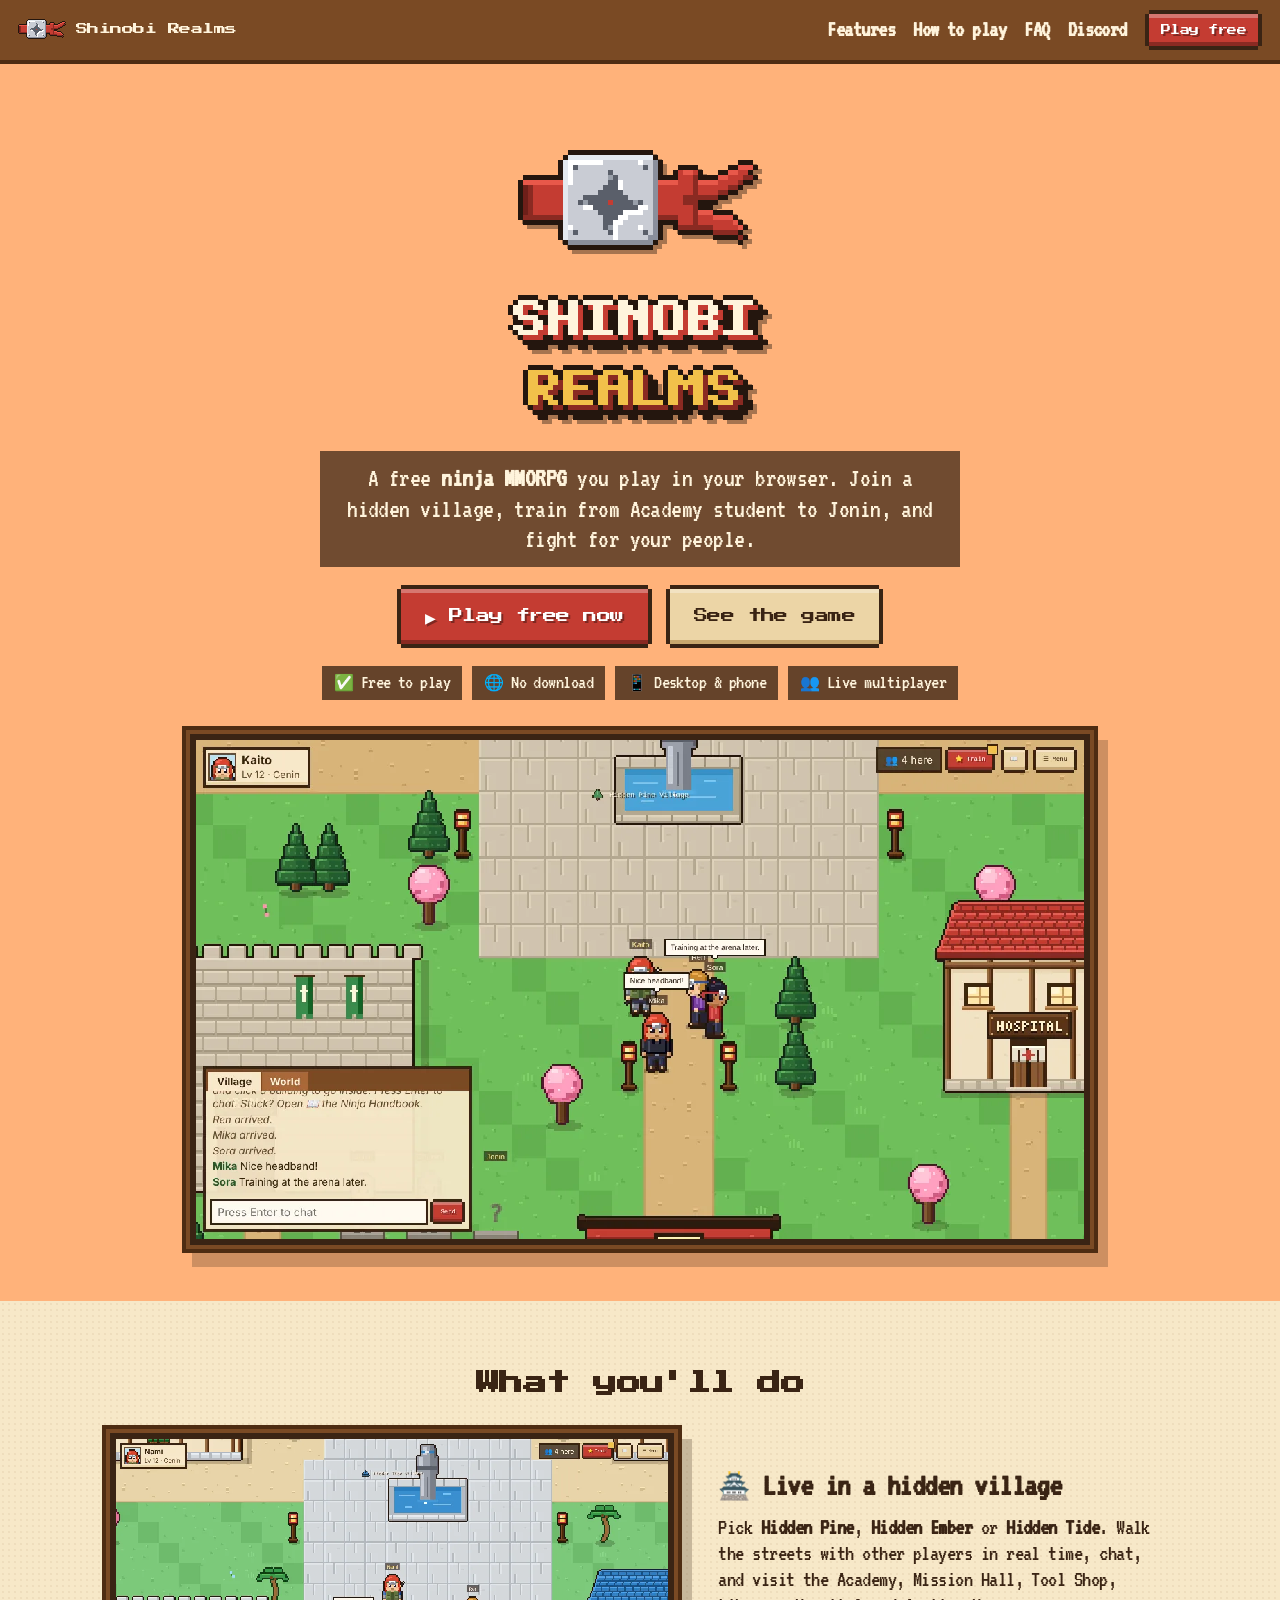
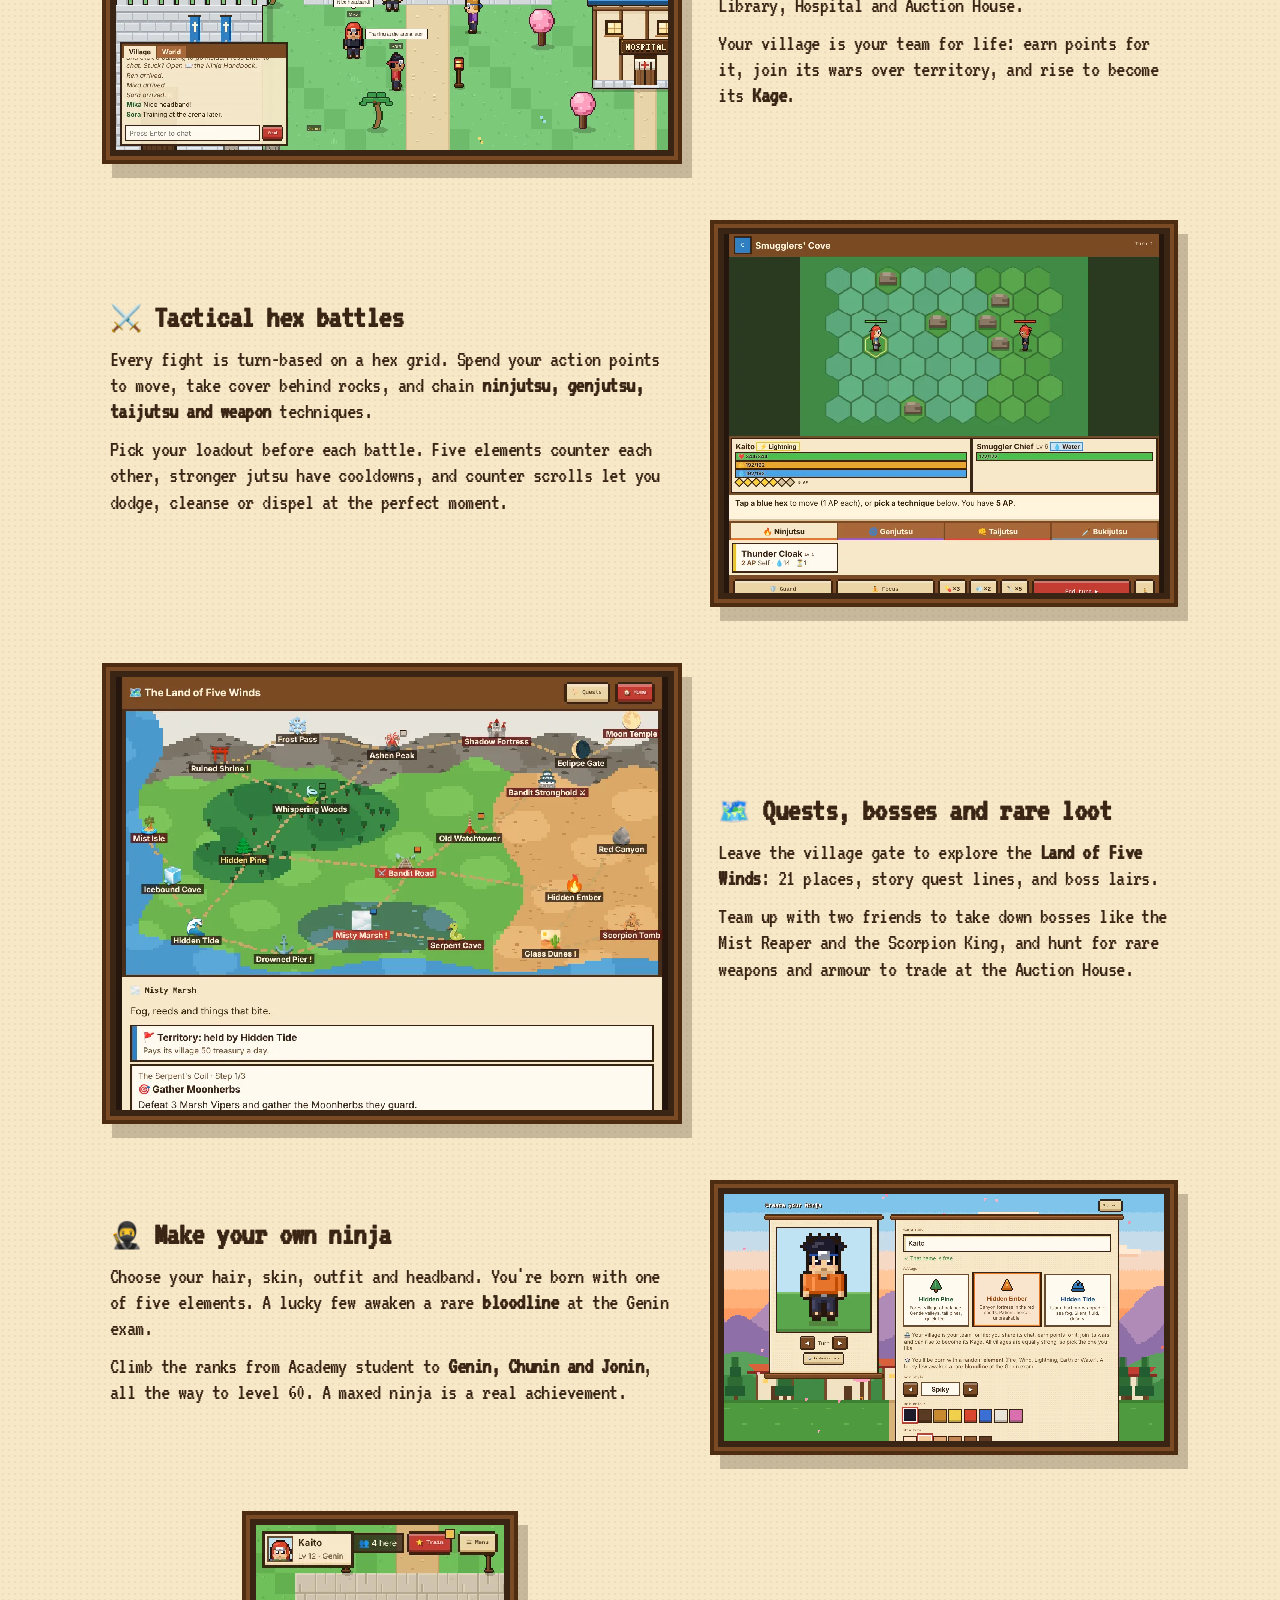
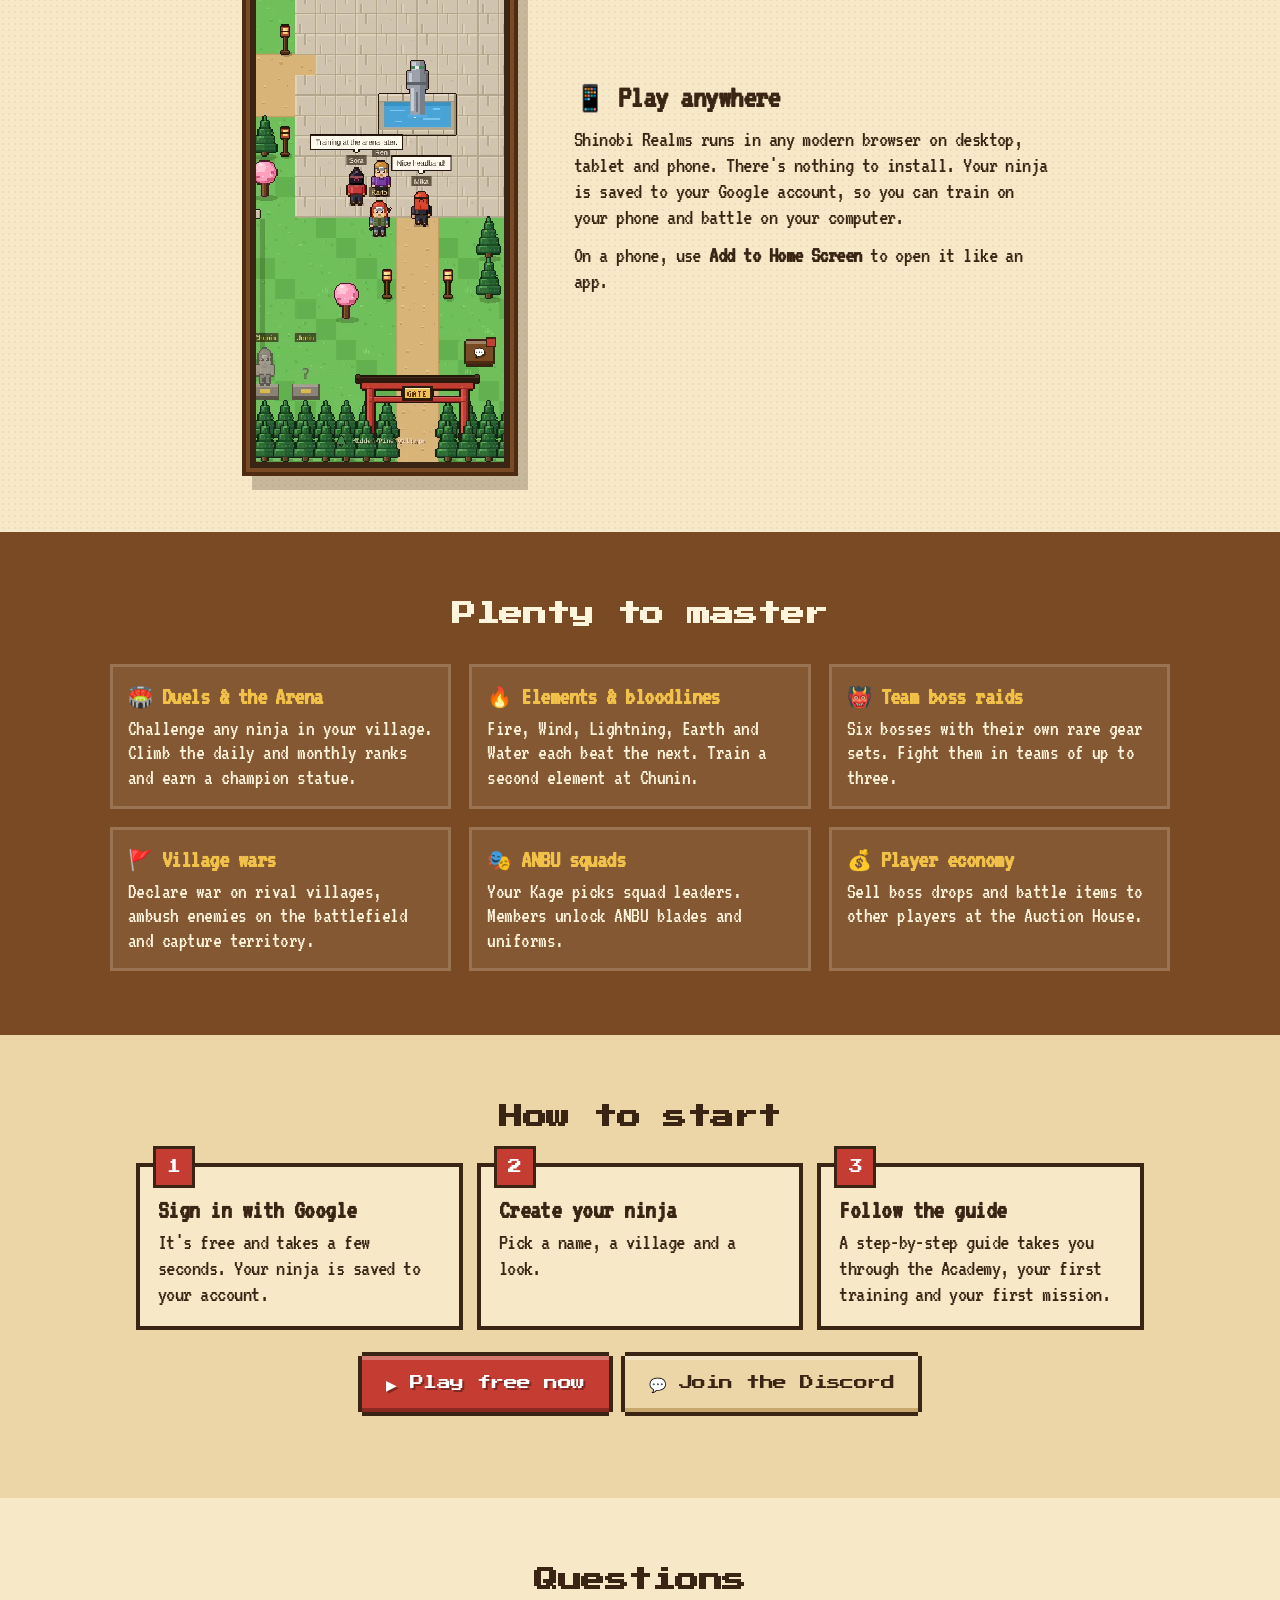
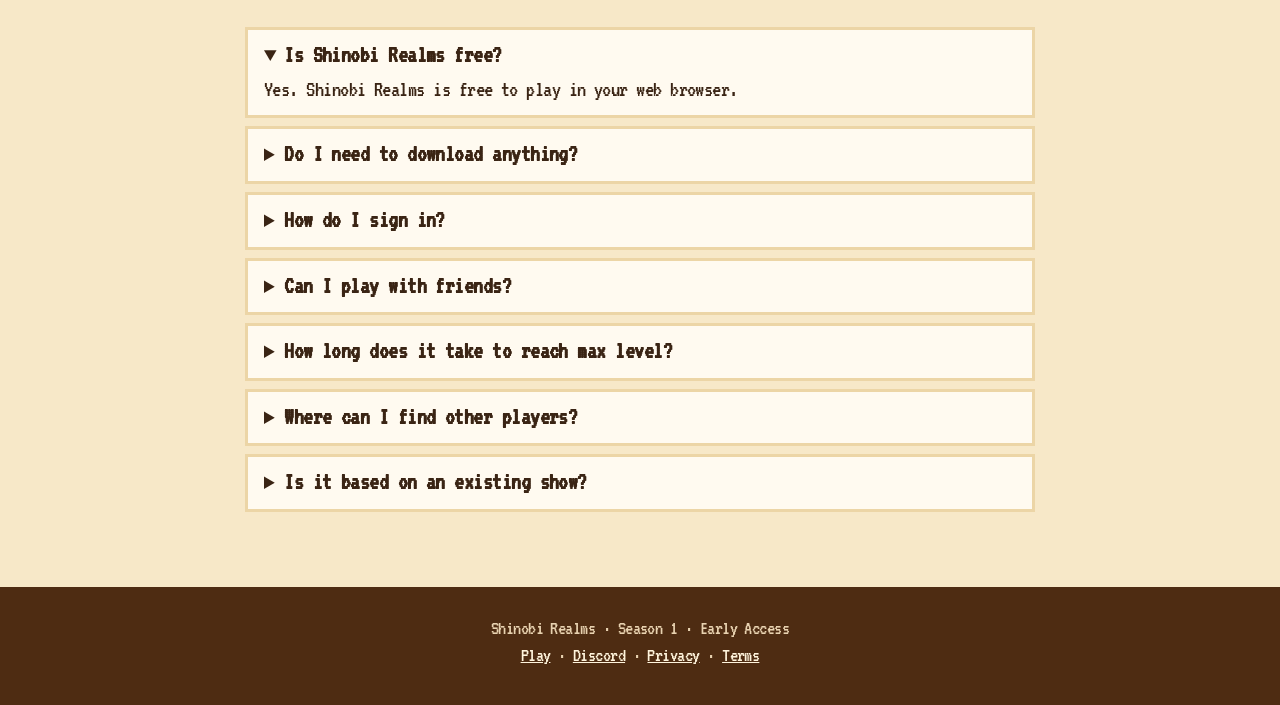
==== index.html @ 9dfa3aea "Legibility: clear pixel text font (VT323, self-hosted), 10px minimum for pixel headings, bigger name" ====
<!doctype html>
<html lang="en-GB">
<head>
<meta charset="utf-8">
<meta name="viewport" content="width=device-width, initial-scale=1, viewport-fit=cover">
<meta http-equiv="Content-Security-Policy" content="default-src 'self'; script-src 'self'; style-src 'self' 'unsafe-inline'; font-src 'self'; img-src 'self' data: blob:; connect-src 'self'; object-src 'none'; base-uri 'self'; form-action 'self'">
<script src="js/oauth-forward.js"></script>
<title>Shinobi Realms · Free Pixel-Art Ninja MMORPG in Your Browser</title>
<meta name="description" content="Shinobi Realms is a free ninja MMORPG you play in your browser, on desktop or phone. Join a hidden village, train from Academy student to Jonin, and fight in tactical turn-based battles, duels, boss raids and village wars.">
<meta name="keywords" content="ninja game, ninja MMORPG, browser MMORPG, free online RPG, pixel art RPG, turn-based tactics, shinobi game, anime ninja game">
<link rel="canonical" href="https://duskzz-design.github.io/shinobi-realms/">
<meta name="robots" content="index, follow, max-image-preview:large">
<meta name="theme-color" content="#ff9a63">
<link rel="icon" href="assets/icon.svg" type="image/svg+xml">
<link rel="icon" href="assets/icon-192.png" type="image/png" sizes="192x192">
<link rel="apple-touch-icon" href="assets/icon-180.png">
<link rel="manifest" href="manifest.webmanifest">

<meta property="og:type" content="website">
<meta property="og:site_name" content="Shinobi Realms">
<meta property="og:title" content="Shinobi Realms · Free Ninja MMORPG in Your Browser">
<meta property="og:description" content="Join a hidden village, train your ninja from Academy student to Jonin, and fight tactical battles, duels, boss raids and village wars. Free, no download.">
<meta property="og:url" content="https://duskzz-design.github.io/shinobi-realms/">
<meta property="og:image" content="https://duskzz-design.github.io/shinobi-realms/assets/og-image.png">
<meta property="og:image:width" content="1200">
<meta property="og:image:height" content="630">
<meta property="og:image:alt" content="Shinobi Realms: pixel-art ninjas in a hidden village">
<meta property="og:locale" content="en_GB">
<meta name="twitter:card" content="summary_large_image">
<meta name="twitter:title" content="Shinobi Realms · Free Ninja MMORPG in Your Browser">
<meta name="twitter:description" content="Train your ninja, master tactical hex battles, and fight for your village. Free, no download.">
<meta name="twitter:image" content="https://duskzz-design.github.io/shinobi-realms/assets/og-image.png">

<link rel="preload" href="assets/fonts/VT323.woff" as="font" type="font/woff" crossorigin>
<link rel="preload" href="assets/fonts/PressStart2P-Regular.woff" as="font" type="font/woff" crossorigin>
<link rel="stylesheet" href="css/fonts.css">
<link rel="preload" as="image" href="assets/shots/village.webp" type="image/webp">
<link rel="stylesheet" href="css/landing.css">

<script type="application/ld+json">
{
  "@context": "https://schema.org",
  "@graph": [
    {
      "@type": "WebSite",
      "@id": "https://duskzz-design.github.io/shinobi-realms/#website",
      "url": "https://duskzz-design.github.io/shinobi-realms/",
      "name": "Shinobi Realms",
      "inLanguage": "en-GB"
    },
    {
      "@type": "VideoGame",
      "name": "Shinobi Realms",
      "url": "https://duskzz-design.github.io/shinobi-realms/",
      "description": "A free pixel-art ninja MMORPG played in the browser. Join one of three hidden villages, train from Academy student to Jonin, and fight tactical turn-based hex battles, live duels, team boss raids and village wars.",
      "image": "https://duskzz-design.github.io/shinobi-realms/assets/og-image.png",
      "screenshot": [
        "https://duskzz-design.github.io/shinobi-realms/assets/shots/village.webp",
        "https://duskzz-design.github.io/shinobi-realms/assets/shots/village-tide.webp",
        "https://duskzz-design.github.io/shinobi-realms/assets/shots/battle.webp",
        "https://duskzz-design.github.io/shinobi-realms/assets/shots/world-map.webp",
        "https://duskzz-design.github.io/shinobi-realms/assets/shots/creator.webp"
      ],
      "genre": ["MMORPG", "Role-playing game", "Turn-based tactics"],
      "gamePlatform": ["Web browser", "Mobile web browser"],
      "applicationCategory": "Game",
      "operatingSystem": "Any (web browser)",
      "playMode": ["MultiPlayer", "SinglePlayer"],
      "inLanguage": "en-GB",
      "offers": { "@type": "Offer", "price": "0", "priceCurrency": "GBP", "availability": "https://schema.org/InStock" }
    },
    {
      "@type": "FAQPage",
      "mainEntity": [
        { "@type": "Question", "name": "Is Shinobi Realms free?", "acceptedAnswer": { "@type": "Answer", "text": "Yes. Shinobi Realms is free to play in your web browser." } },
        { "@type": "Question", "name": "Do I need to download anything?", "acceptedAnswer": { "@type": "Answer", "text": "No. The game runs in your browser on desktop and on phones. On a phone you can add it to your home screen so it opens like an app." } },
        { "@type": "Question", "name": "How do I sign in?", "acceptedAnswer": { "@type": "Answer", "text": "Sign in with your Google account. Your ninja is saved to it, so you can carry on from any device." } },
        { "@type": "Question", "name": "Can I play with friends?", "acceptedAnswer": { "@type": "Answer", "text": "Yes. Players in the same village see each other live and share a chat. You can duel other players, team up in groups of three against bosses, and fight together in village wars." } },
        { "@type": "Question", "name": "How long does it take to reach max level?", "acceptedAnswer": { "@type": "Answer", "text": "Reaching level 60 as a Jonin takes a dedicated player around three months. Training every 15 minutes and a short daily session of missions is the fastest path." } }
      ]
    }
  ]
}
</script>
</head>
<body>
<header class="top">
  <a class="brand" href="./"><img src="assets/brand/emblem.svg" alt="" width="48" height="30"> Shinobi Realms</a>
  <nav><a href="#features">Features</a><a href="#how">How to play</a><a href="#faq">FAQ</a><a href="https://discord.gg/t2K3uCGrJv" target="_blank" rel="noopener">Discord</a><a class="btn primary small cta" href="play/">Play free</a></nav>
</header>

<main>
  <section class="hero">
    <canvas id="scene" aria-hidden="true"></canvas>
    <div class="hero-in">
      <h1 class="logo"><img src="assets/brand/logo-stacked.svg" alt="Shinobi Realms" width="212" height="236"></h1>
      <p class="lead">A free <b>ninja MMORPG</b> you play in your browser. Join a hidden village, train from Academy student to Jonin, and fight for your people.</p>
      <div class="hero-btns">
        <a class="btn primary big cta" href="play/">▶ Play free now</a>
        <a class="btn ghost big" href="#features">See the game</a>
      </div>
      <ul class="badges"><li>✅ Free to play</li><li>🌐 No download</li><li>📱 Desktop &amp; phone</li><li>👥 Live multiplayer</li></ul>
      <figure class="hero-shot frame"><img src="assets/shots/village.webp" width="1280" height="720" alt="A ninja village in Shinobi Realms, with players walking, chatting and visiting the Academy" fetchpriority="high"></figure>
    </div>
  </section>

  <section id="features" class="features">
    <h2>What you'll do</h2>
    <article class="feat">
      <figure class="frame"><img src="assets/shots/village-tide.webp" width="1280" height="720" loading="lazy" alt="Ninjas chatting in the square of Hidden Tide village"></figure>
      <div><h3>🏯 Live in a hidden village</h3>
        <p>Pick <b>Hidden Pine</b>, <b>Hidden Ember</b> or <b>Hidden Tide</b>. Walk the streets with other players in real time, chat, and visit the Academy, Mission Hall, Tool Shop, Library, Hospital and Auction House.</p>
        <p>Your village is your team for life: earn points for it, join its wars over territory, and rise to become its <b>Kage</b>.</p></div>
    </article>
    <article class="feat flip">
      <figure class="frame"><img src="assets/shots/battle.webp" width="880" height="720" loading="lazy" alt="A turn-based hex battle against a smuggler chief"></figure>
      <div><h3>⚔️ Tactical hex battles</h3>
        <p>Every fight is turn-based on a hex grid. Spend your action points to move, take cover behind rocks, and chain <b>ninjutsu, genjutsu, taijutsu and weapon</b> techniques.</p>
        <p>Pick your loadout before each battle. Five elements counter each other, stronger jutsu have cooldowns, and counter scrolls let you dodge, cleanse or dispel at the perfect moment.</p></div>
    </article>
    <article class="feat">
      <figure class="frame"><img src="assets/shots/world-map.webp" width="920" height="720" loading="lazy" alt="The world map, the Land of Five Winds, with quest locations and boss lairs"></figure>
      <div><h3>🗺️ Quests, bosses and rare loot</h3>
        <p>Leave the village gate to explore the <b>Land of Five Winds</b>: 21 places, story quest lines, and boss lairs.</p>
        <p>Team up with two friends to take down bosses like the Mist Reaper and the Scorpion King, and hunt for rare weapons and armour to trade at the Auction House.</p></div>
    </article>
    <article class="feat flip">
      <figure class="frame"><img src="assets/shots/creator.webp" width="1280" height="720" loading="lazy" alt="The character creator with hair, skin, outfit and headband options"></figure>
      <div><h3>🥷 Make your own ninja</h3>
        <p>Choose your hair, skin, outfit and headband. You're born with one of five elements. A lucky few awaken a rare <b>bloodline</b> at the Genin exam.</p>
        <p>Climb the ranks from Academy student to <b>Genin, Chunin and Jonin</b>, all the way to level 60. A maxed ninja is a real achievement.</p></div>
    </article>
    <article class="feat phone-feat">
      <figure class="frame phone"><img src="assets/shots/phone.webp" width="390" height="844" loading="lazy" alt="Shinobi Realms running on a phone"></figure>
      <div><h3>📱 Play anywhere</h3>
        <p>Shinobi Realms runs in any modern browser on desktop, tablet and phone. There's nothing to install. Your ninja is saved to your Google account, so you can train on your phone and battle on your computer.</p>
        <p>On a phone, use <b>Add to Home Screen</b> to open it like an app.</p></div>
    </article>
  </section>

  <section class="more">
    <h2>Plenty to master</h2>
    <ul class="grid">
      <li><b>🏟️ Duels &amp; the Arena</b>Challenge any ninja in your village. Climb the daily and monthly ranks and earn a champion statue.</li>
      <li><b>🔥 Elements &amp; bloodlines</b>Fire, Wind, Lightning, Earth and Water each beat the next. Train a second element at Chunin.</li>
      <li><b>👹 Team boss raids</b>Six bosses with their own rare gear sets. Fight them in teams of up to three.</li>
      <li><b>🚩 Village wars</b>Declare war on rival villages, ambush enemies on the battlefield and capture territory.</li>
      <li><b>🎭 ANBU squads</b>Your Kage picks squad leaders. Members unlock ANBU blades and uniforms.</li>
      <li><b>💰 Player economy</b>Sell boss drops and battle items to other players at the Auction House.</li>
    </ul>
  </section>

  <section id="how" class="how">
    <h2>How to start</h2>
    <ol class="steps">
      <li><span>1</span><b>Sign in with Google</b>It's free and takes a few seconds. Your ninja is saved to your account.</li>
      <li><span>2</span><b>Create your ninja</b>Pick a name, a village and a look.</li>
      <li><span>3</span><b>Follow the guide</b>A step-by-step guide takes you through the Academy, your first training and your first mission.</li>
    </ol>
    <p class="center"><a class="btn primary big cta" href="play/">▶ Play free now</a> <a class="btn ghost big" href="https://discord.gg/t2K3uCGrJv" target="_blank" rel="noopener">💬 Join the Discord</a></p>
  </section>

  <section id="faq" class="faq">
    <h2>Questions</h2>
    <details open><summary>Is Shinobi Realms free?</summary><p>Yes. Shinobi Realms is free to play in your web browser.</p></details>
    <details><summary>Do I need to download anything?</summary><p>No. The game runs in your browser on desktop and on phones. On a phone you can add it to your home screen so it opens like an app.</p></details>
    <details><summary>How do I sign in?</summary><p>Sign in with your Google account. Your ninja is saved to it, so you can carry on from any device.</p></details>
    <details><summary>Can I play with friends?</summary><p>Yes. Players in the same village see each other live and share a chat. You can duel other players, team up in groups of three against bosses, and fight together in village wars.</p></details>
    <details><summary>How long does it take to reach max level?</summary><p>Reaching level 60 as a Jonin takes a dedicated player around three months. Training every 15 minutes and a short daily session of missions is the fastest path.</p></details>
    <details><summary>Where can I find other players?</summary><p>Join our <a href="https://discord.gg/t2K3uCGrJv" target="_blank" rel="noopener">Discord server</a>: pick your village, find a team for boss raids, report bugs and tell us what to build next. Raid night is every Friday at 8pm UK time.</p></details>
    <details><summary>Is it based on an existing show?</summary><p>Shinobi Realms is inspired by classic ninja anime, but its world, villages and characters are all original.</p></details>
  </section>
</main>

<footer class="foot">
  <p>Shinobi Realms · Season 1 · Early Access</p>
  <p><a href="play/">Play</a> · <a href="https://discord.gg/t2K3uCGrJv" target="_blank" rel="noopener">Discord</a> · <a href="privacy.html">Privacy</a> · <a href="terms.html">Terms</a></p>
</footer>

<script type="module" src="js/landing.js"></script>
</body>
</html>
---- css/fonts.css ----
/* Self-hosted game fonts (no third-party requests).
   Headings and buttons: Press Start 2P. Everything players read: VT323, a pixel font with unambiguous letters
   and numbers, scaled up because it is drawn small for its size. */
@font-face { font-family: 'Press Start 2P'; src: url(../assets/fonts/PressStart2P-Regular.woff) format('woff'); font-display: swap; }
@font-face { font-family: 'Shinobi Text'; src: url(../assets/fonts/VT323.woff) format('woff'); size-adjust: 128%; font-display: swap; }
---- css/landing.css ----
/* Public landing page. Shares the game's colours, pixel buttons and logo. */
:root {
  --ink: #3a2414; --ink2: #6a4a2e; --paper: #f7e8c8; --paper2: #ecd5a6; --wood: #7a4a24; --woodD: #4e2c12;
  --red: #c43c32; --redD: #8a2a22; --orange: #e8742c; --orangeD: #a8481a; --gold: #f2c14a;
  --title: 'Press Start 2P', 'Courier New', monospace;
  --body: 'Shinobi Text', 'Courier New', monospace;
}
* { box-sizing: border-box; }
html { scroll-behavior: smooth; }
body { margin: 0; letter-spacing: -0.03em; font-family: var(--body); color: var(--ink); background: var(--paper); font-size: 18px; line-height: 1.45; -webkit-tap-highlight-color: transparent; }
img { display: block; max-width: 100%; height: auto; image-rendering: pixelated; }
a { color: var(--redD); }
h2 { font-family: var(--title); font-size: clamp(16px, 3.4vw, 24px); text-align: center; margin: 0 0 32px; line-height: 1.5; }
h3 { font-size: 26px; margin: 0 0 10px; }
.center { text-align: center; }

/* buttons */
.btn { --b: var(--orange); --bd: var(--orangeD); display: inline-block; text-decoration: none; border: 0; cursor: pointer; font-family: var(--title); font-size: 12px; line-height: 1.4; color: #fff;
  text-shadow: 2px 2px 0 rgba(0,0,0,.35); background: var(--b); padding: 12px 16px; margin: 4px;
  box-shadow: 0 -4px 0 0 var(--ink), 0 4px 0 0 var(--ink), -4px 0 0 0 var(--ink), 4px 0 0 0 var(--ink), inset 0 -4px 0 0 var(--bd), inset 0 4px 0 0 rgba(255,255,255,.3); }
.btn:hover { filter: brightness(1.08); } .btn:active { transform: translateY(2px); }
.btn.primary { --b: var(--red); --bd: var(--redD); }
.btn.ghost { --b: var(--paper2); --bd: #c9a86e; color: var(--ink); text-shadow: none; }
.btn.big { font-size: 14px; padding: 18px 24px; }
.btn.small { font-size: 10px; padding: 9px 12px; }

/* top bar */
.top { position: sticky; top: 0; z-index: 10; display: flex; align-items: center; justify-content: space-between; gap: 12px; padding: 10px 18px; background: var(--wood); box-shadow: 0 4px 0 var(--woodD); }
.brand { display: flex; align-items: center; gap: 10px; color: #fff4dc; text-decoration: none; font-family: var(--title); font-size: 12px; }
.top nav { display: flex; align-items: center; gap: 18px; }
.top nav a:not(.btn) { color: #fff4dc; text-decoration: none; font-weight: 700; }
.top nav a:not(.btn):hover { text-decoration: underline; }

/* hero */
.hero { position: relative; overflow: hidden; background: #ffb27a; padding: 48px 18px 56px; text-align: center; }
#scene { position: absolute; inset: 0; width: 100%; height: 100%; image-rendering: pixelated; }
.hero-in { position: relative; max-width: 980px; margin: 0 auto; }
.logo-kanji { font-size: 44px; width: 76px; height: 76px; line-height: 76px; margin: 0 auto 14px; background: var(--red); color: #fff; font-weight: 700;
  box-shadow: 0 -4px 0 0 var(--ink), 0 4px 0 0 var(--ink), -4px 0 0 0 var(--ink), 4px 0 0 0 var(--ink), inset 0 -6px 0 0 var(--redD); }
.logo h1 { font-family: var(--title); font-size: clamp(30px, 8vw, 60px); margin: 0; color: #fff4dc; letter-spacing: 2px; text-transform: uppercase;
  text-shadow: 4px 4px 0 var(--red), 8px 8px 0 var(--ink), -2px -2px 0 var(--ink), 2px -2px 0 var(--ink), -2px 2px 0 var(--ink); line-height: 1.25; }
.logo h1 span { display: block; font-size: .62em; color: var(--gold); letter-spacing: 8px; margin-top: 10px; text-shadow: 3px 3px 0 var(--ink), -2px -2px 0 var(--ink), 2px -2px 0 var(--ink), -2px 2px 0 var(--ink); }
.lead { max-width: 640px; margin: 26px auto 18px; font-size: 21px; color: #fff4dc; background: rgba(58,36,20,.72); padding: 12px 18px; }
.hero-btns { display: flex; gap: 14px; justify-content: center; flex-wrap: wrap; margin: 10px 0 18px; }
.badges { list-style: none; padding: 0; margin: 0 0 34px; display: flex; flex-wrap: wrap; gap: 10px; justify-content: center; }
.badges li { background: rgba(58,36,20,.78); color: #fff4dc; padding: 5px 12px; font-size: 16px; }
.frame { margin: 0; background: var(--ink); padding: 6px; box-shadow: 0 0 0 4px var(--wood), 0 0 0 8px var(--woodD), 10px 14px 0 8px rgba(58,36,20,.25); }
.hero-shot { max-width: 900px; margin: 0 auto; }

/* features */
section { padding: 64px 18px; }
.features { background: var(--paper); background-image: radial-gradient(rgba(122,74,36,.07) 1px, transparent 1px); background-size: 6px 6px; }
.feat { max-width: 1060px; margin: 0 auto 72px; display: grid; grid-template-columns: 1.25fr 1fr; gap: 44px; align-items: center; }
.feat:last-child { margin-bottom: 0; }
.feat.flip figure { order: 2; }
.feat p { margin: 0 0 12px; }
.phone-feat { grid-template-columns: 300px 1fr; max-width: 820px; }
.frame.phone { max-width: 260px; justify-self: center; }

.more { background: var(--wood); color: #fff4dc; }
.more h2 { color: #fff4dc; }
.grid { list-style: none; padding: 0; margin: 0 auto; max-width: 1060px; display: grid; grid-template-columns: repeat(3, 1fr); gap: 18px; }
.grid li { background: rgba(255,244,220,.08); box-shadow: inset 0 0 0 3px rgba(255,244,220,.18); padding: 18px; font-size: 17px; }
.grid b { display: block; font-size: 20px; margin-bottom: 6px; color: var(--gold); }

.how { background: var(--paper2); }
.steps { list-style: none; padding: 0; margin: 0 auto 26px; max-width: 1000px; display: grid; grid-template-columns: repeat(3, 1fr); gap: 22px; }
.steps li { background: var(--paper); padding: 22px 18px 18px; box-shadow: 0 0 0 4px var(--ink); position: relative; }
.steps span { position: absolute; top: -18px; left: 16px; width: 36px; height: 36px; line-height: 36px; text-align: center; background: var(--red); color: #fff; font-family: var(--title); font-size: 14px; box-shadow: 0 0 0 3px var(--ink); }
.steps b { display: block; font-size: 21px; margin: 6px 0 4px; }

.faq { max-width: 820px; margin: 0 auto; }
.faq details { background: #fffaf0; box-shadow: 0 0 0 3px var(--paper2); margin-bottom: 14px; padding: 12px 16px; }
.faq summary { cursor: pointer; font-weight: 700; font-size: 19px; }
.faq details p { margin: 8px 0 0; }

.foot { background: var(--woodD); color: #e8d2b0; text-align: center; padding: 26px 18px 34px; font-size: 16px; }
.foot p { margin: 4px 0; } .foot a { color: #fff4dc; }

@media (max-width: 860px) {
  .feat, .feat.flip, .phone-feat { grid-template-columns: 1fr; gap: 22px; margin-bottom: 56px; }
  .feat.flip figure { order: 0; }
  .grid { grid-template-columns: 1fr 1fr; }
  .steps { grid-template-columns: 1fr; gap: 30px; }
}
@media (max-width: 560px) {
  body { font-size: 17px; }
  .top { padding: 8px 12px; } .brand { font-size: 0; } .brand img { width: 48px; height: 30px; }
  .top nav { gap: 12px; font-size: 15px; } .top nav a[href="#how"] { display: none; }
  .hero { padding: 34px 14px 44px; } .lead { font-size: 18px; }
  .btn.big { font-size: 12px; padding: 16px 18px; width: 100%; margin: 4px 0; }
  .grid { grid-template-columns: 1fr; }
  h3 { font-size: 23px; } section { padding: 50px 16px; }
}
@media (prefers-reduced-motion: reduce) { html { scroll-behavior: auto; } }

.pxe { display: inline-block; width: 1.15em; height: 1.15em; vertical-align: -0.22em; image-rendering: pixelated; image-rendering: crisp-edges; }
.btn .pxe { width: 1.3em; height: 1.3em; }

/* Pixel logo: always a whole-number multiple of its 53x59 art grid */
.logo img { display: block; margin: 0 auto; image-rendering: pixelated; width: 212px; height: 236px; filter: drop-shadow(4px 4px 0 rgba(0,0,0,.35)); }
.logo h1 img { margin: 0 auto; }
@media (min-width: 720px) { .logo img { width: 265px; height: 295px; } }
@media (max-height: 640px) { .logo img { width: 159px; height: 177px; } }
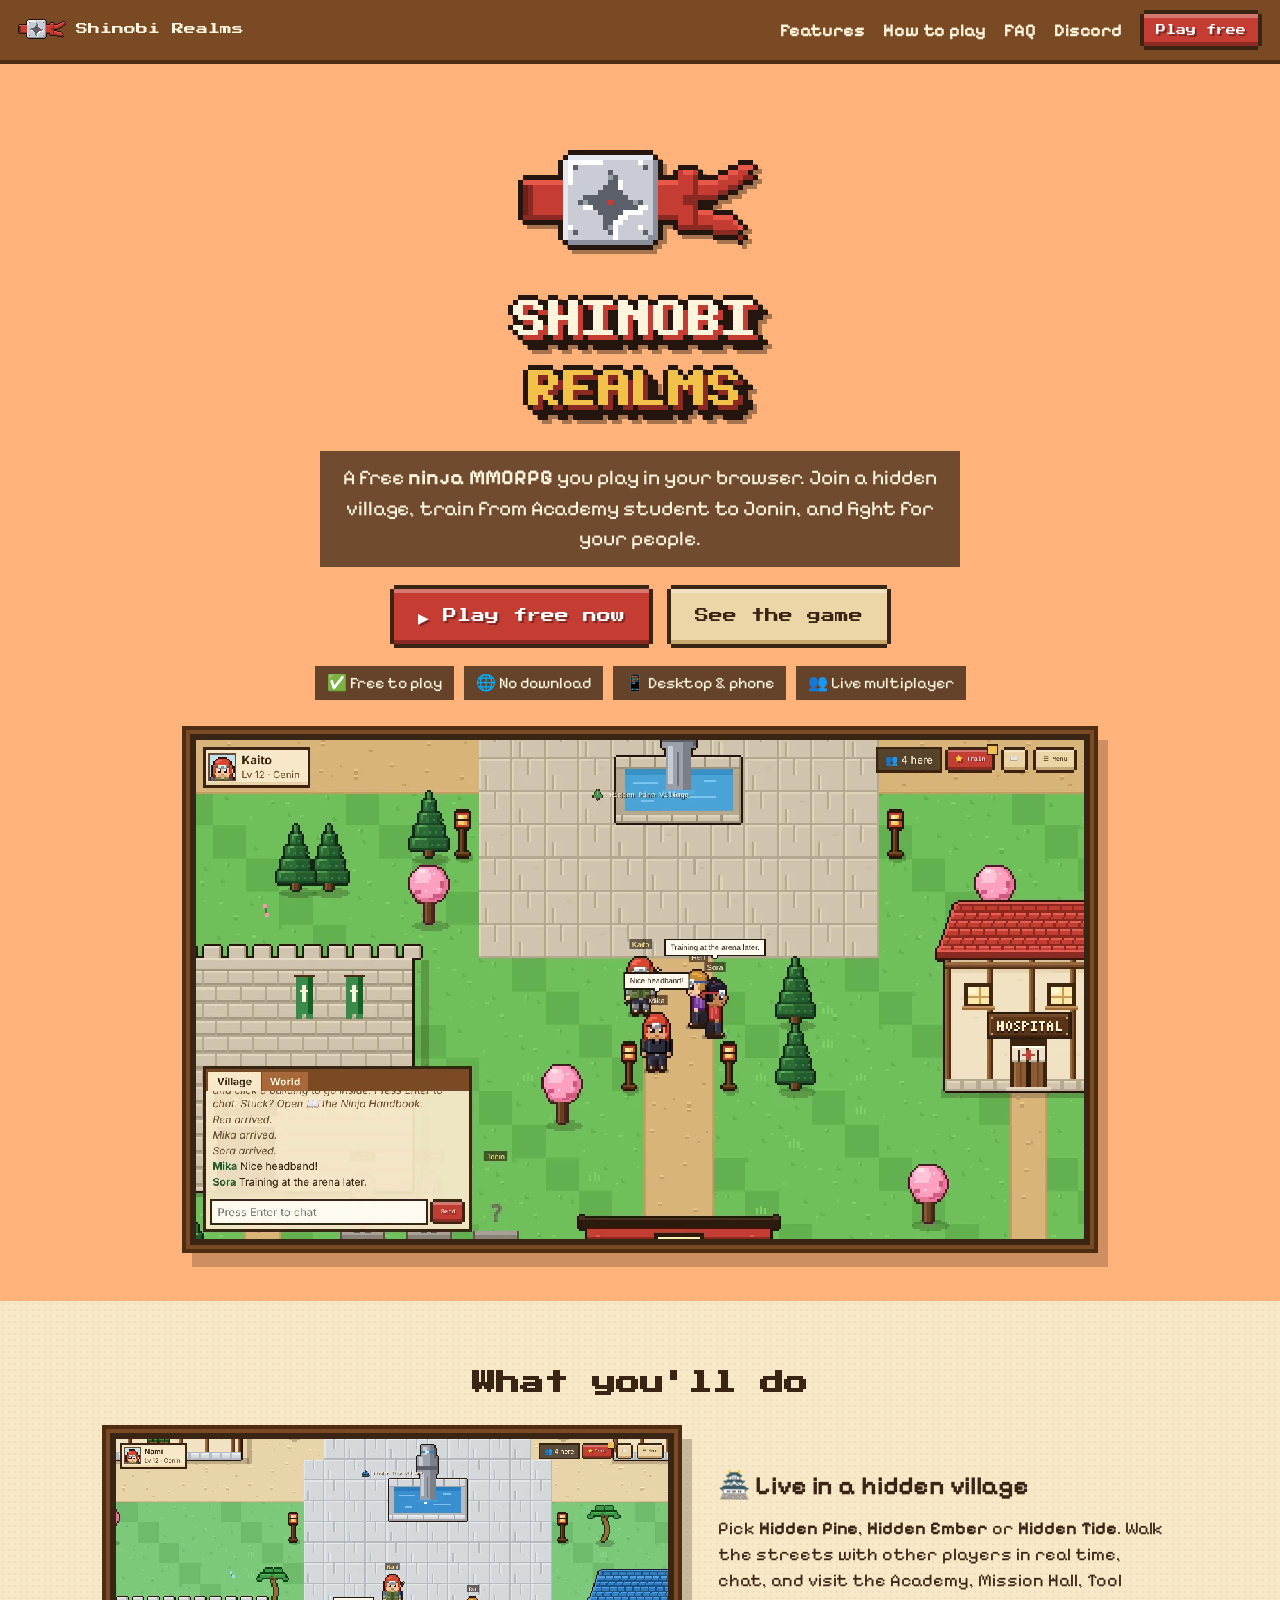
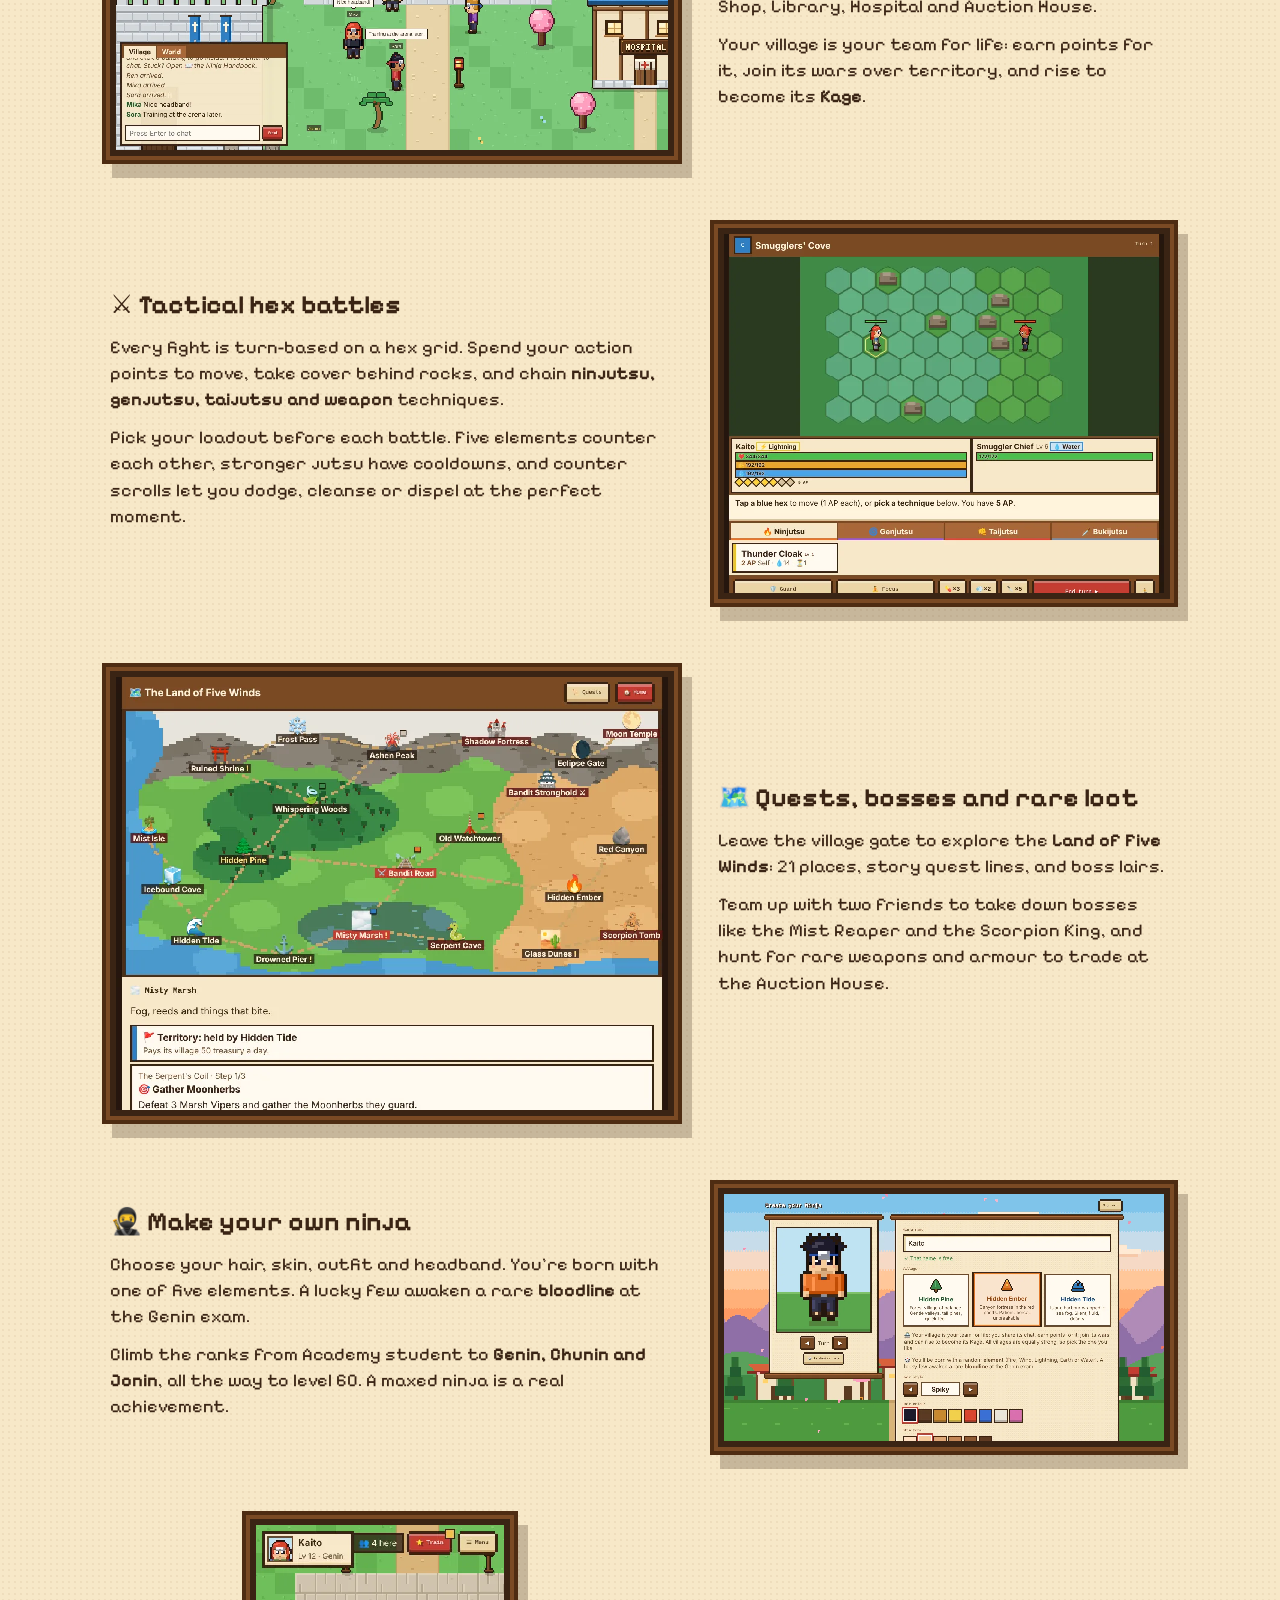
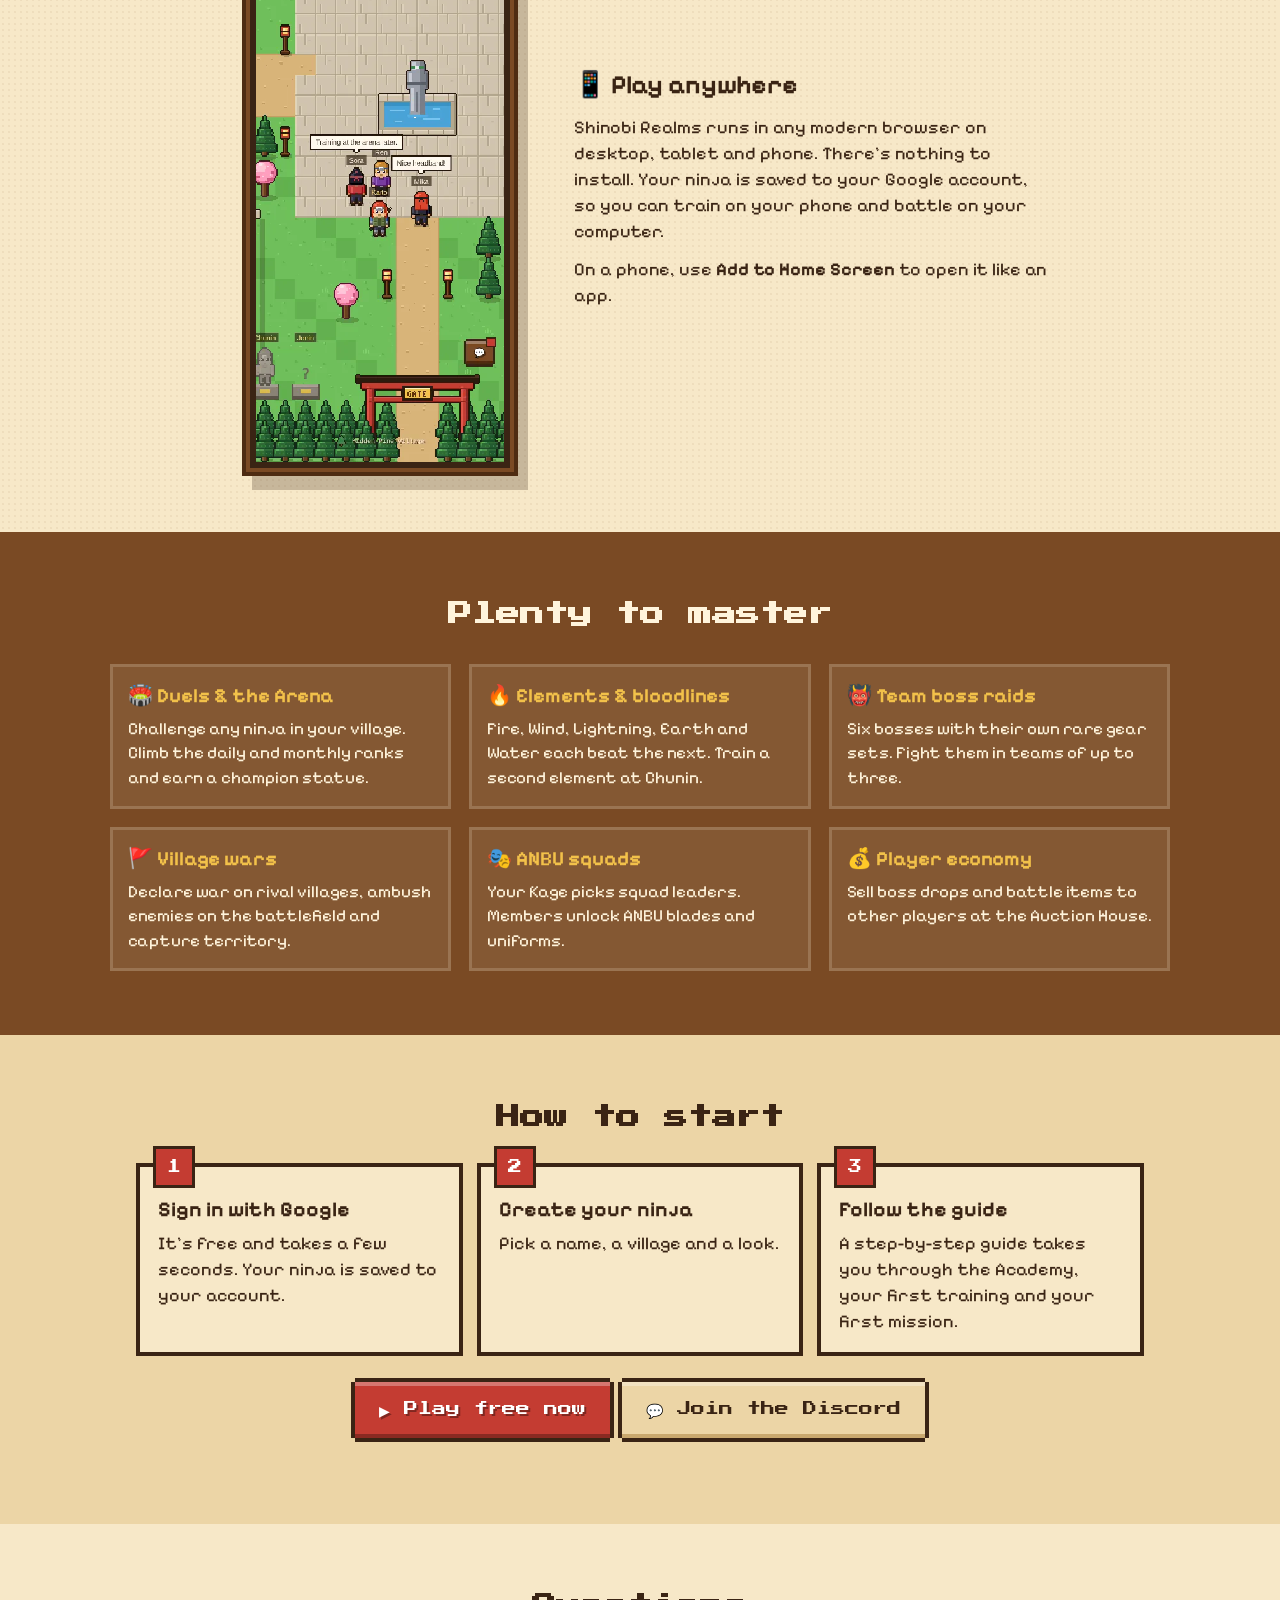
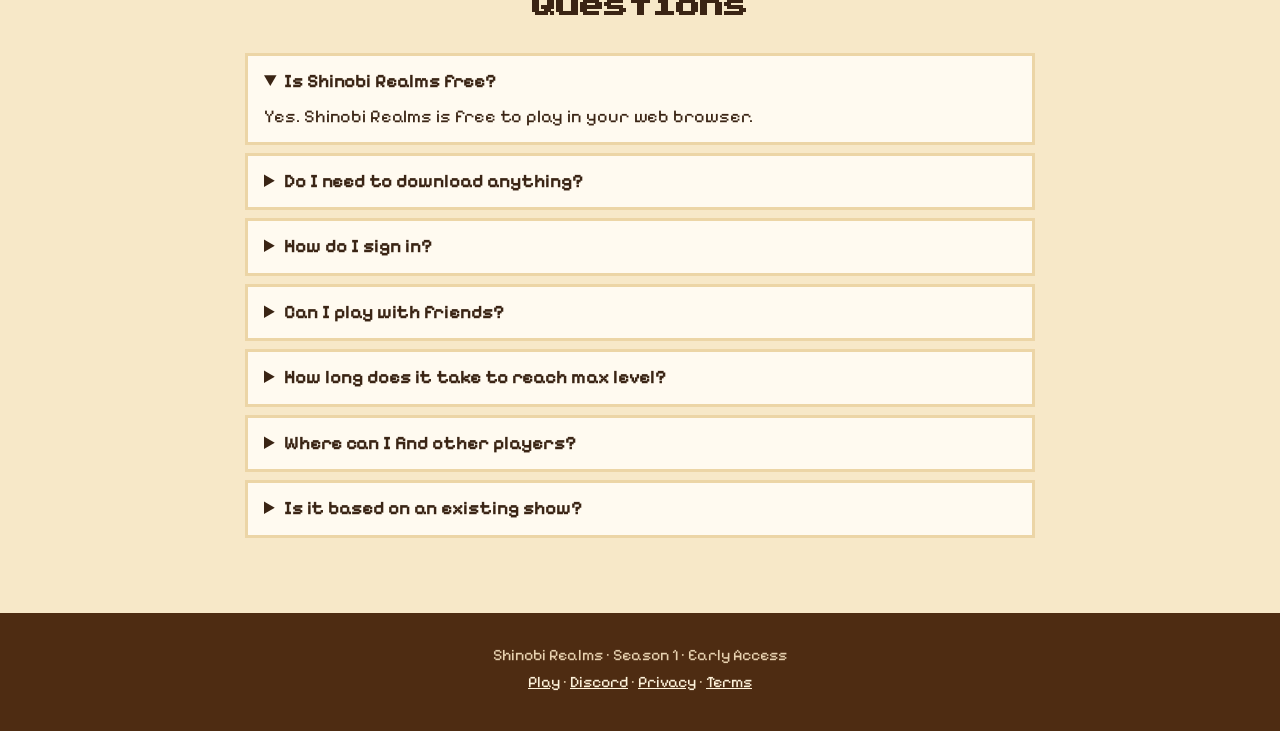
==== commit 90ed0605: "Back to Pixelify Sans, self-hosted with clearer 5/B/2/Z; text sizes snapped to the pixel grid on pho" ====
--- a/index.html
+++ b/index.html
@@ -31,7 +31,7 @@
 <meta name="twitter:description" content="Train your ninja, master tactical hex battles, and fight for your village. Free, no download.">
 <meta name="twitter:image" content="https://duskzz-design.github.io/shinobi-realms/assets/og-image.png">
 
-<link rel="preload" href="assets/fonts/VT323.woff" as="font" type="font/woff" crossorigin>
+<link rel="preload" href="assets/fonts/PixelifySans-Regular.woff" as="font" type="font/woff" crossorigin>
 <link rel="preload" href="assets/fonts/PressStart2P-Regular.woff" as="font" type="font/woff" crossorigin>
 <link rel="stylesheet" href="css/fonts.css">
 <link rel="preload" as="image" href="assets/shots/village.webp" type="image/webp">
--- a/css/fonts.css
+++ b/css/fonts.css
@@ -1,5 +1,6 @@
 /* Self-hosted game fonts (no third-party requests).
-   Headings and buttons: Press Start 2P. Everything players read: VT323, a pixel font with unambiguous letters
-   and numbers, scaled up because it is drawn small for its size. */
+   Headings and buttons: Press Start 2P. Everything else: Pixelify Sans, our own copy with clearer
+   5, B and Z so numbers can't be misread (5 vs S, 8 vs B, 2 vs Z). */
 @font-face { font-family: 'Press Start 2P'; src: url(../assets/fonts/PressStart2P-Regular.woff) format('woff'); font-display: swap; }
-@font-face { font-family: 'Shinobi Text'; src: url(../assets/fonts/VT323.woff) format('woff'); size-adjust: 128%; font-display: swap; }
+@font-face { font-family: 'Pixelify Sans'; font-weight: 400 500; src: url(../assets/fonts/PixelifySans-Regular.woff) format('woff'); font-display: swap; }
+@font-face { font-family: 'Pixelify Sans'; font-weight: 600 900; src: url(../assets/fonts/PixelifySans-Bold.woff) format('woff'); font-display: swap; }
--- a/css/landing.css
+++ b/css/landing.css
@@ -3,11 +3,11 @@
   --ink: #3a2414; --ink2: #6a4a2e; --paper: #f7e8c8; --paper2: #ecd5a6; --wood: #7a4a24; --woodD: #4e2c12;
   --red: #c43c32; --redD: #8a2a22; --orange: #e8742c; --orangeD: #a8481a; --gold: #f2c14a;
   --title: 'Press Start 2P', 'Courier New', monospace;
-  --body: 'Shinobi Text', 'Courier New', monospace;
+  --body: 'Pixelify Sans', 'Trebuchet MS', system-ui, sans-serif;
 }
 * { box-sizing: border-box; }
 html { scroll-behavior: smooth; }
-body { margin: 0; letter-spacing: -0.03em; font-family: var(--body); color: var(--ink); background: var(--paper); font-size: 18px; line-height: 1.45; -webkit-tap-highlight-color: transparent; }
+body { margin: 0; font-family: var(--body); color: var(--ink); background: var(--paper); font-size: 18px; line-height: 1.45; -webkit-tap-highlight-color: transparent; }
 img { display: block; max-width: 100%; height: auto; image-rendering: pixelated; }
 a { color: var(--redD); }
 h2 { font-family: var(--title); font-size: clamp(16px, 3.4vw, 24px); text-align: center; margin: 0 0 32px; line-height: 1.5; }
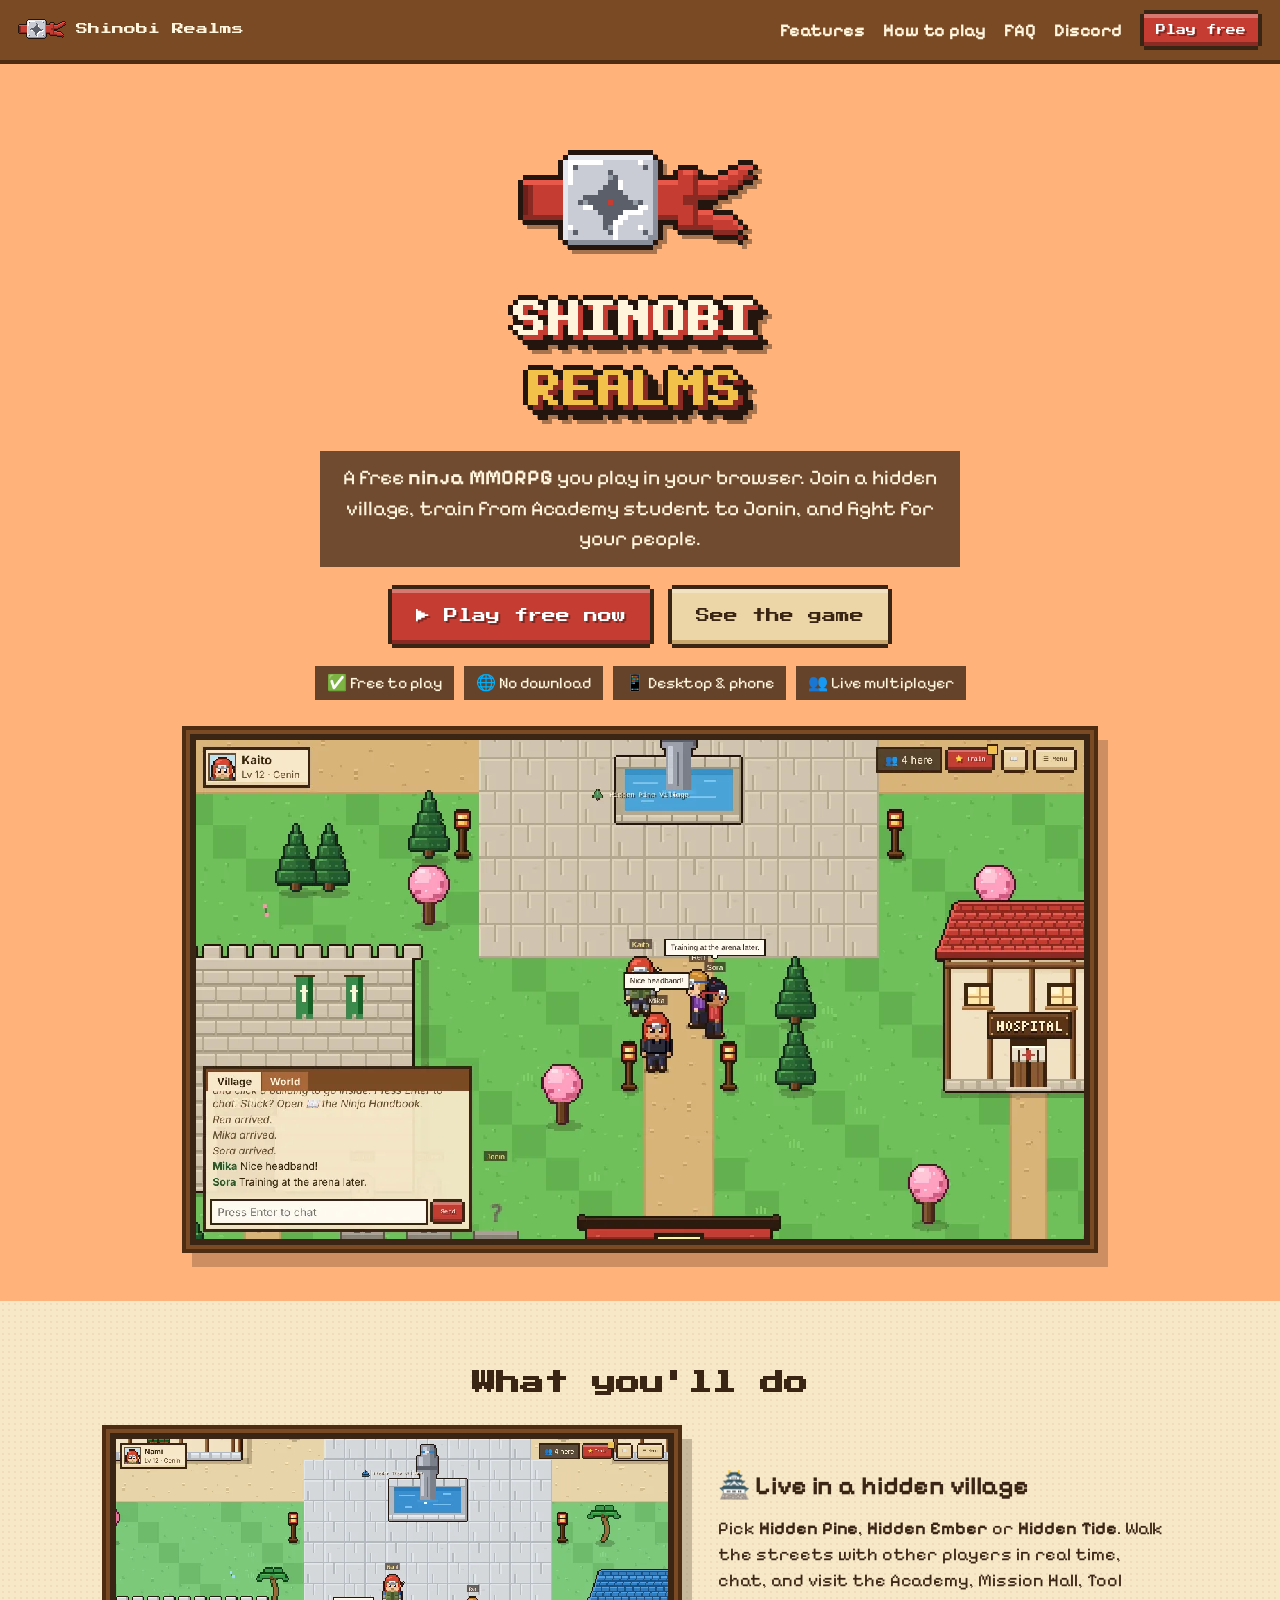
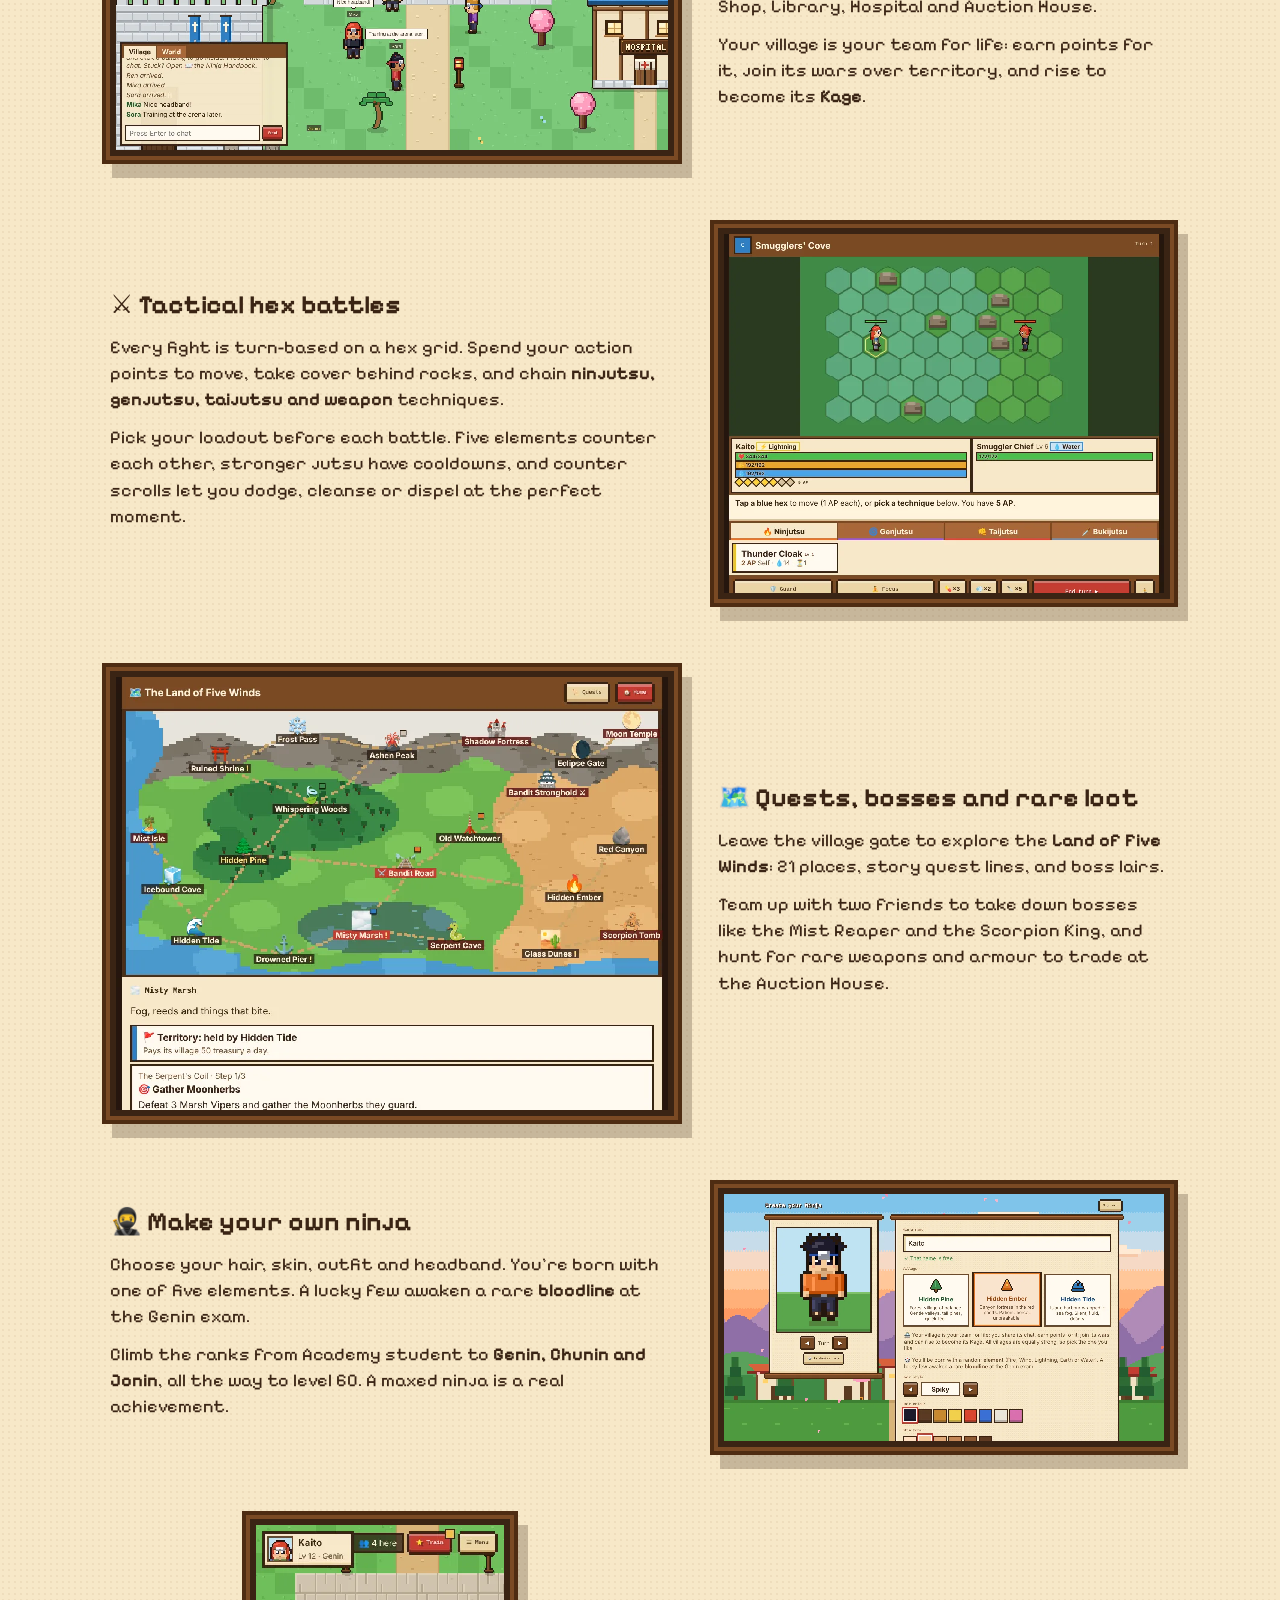
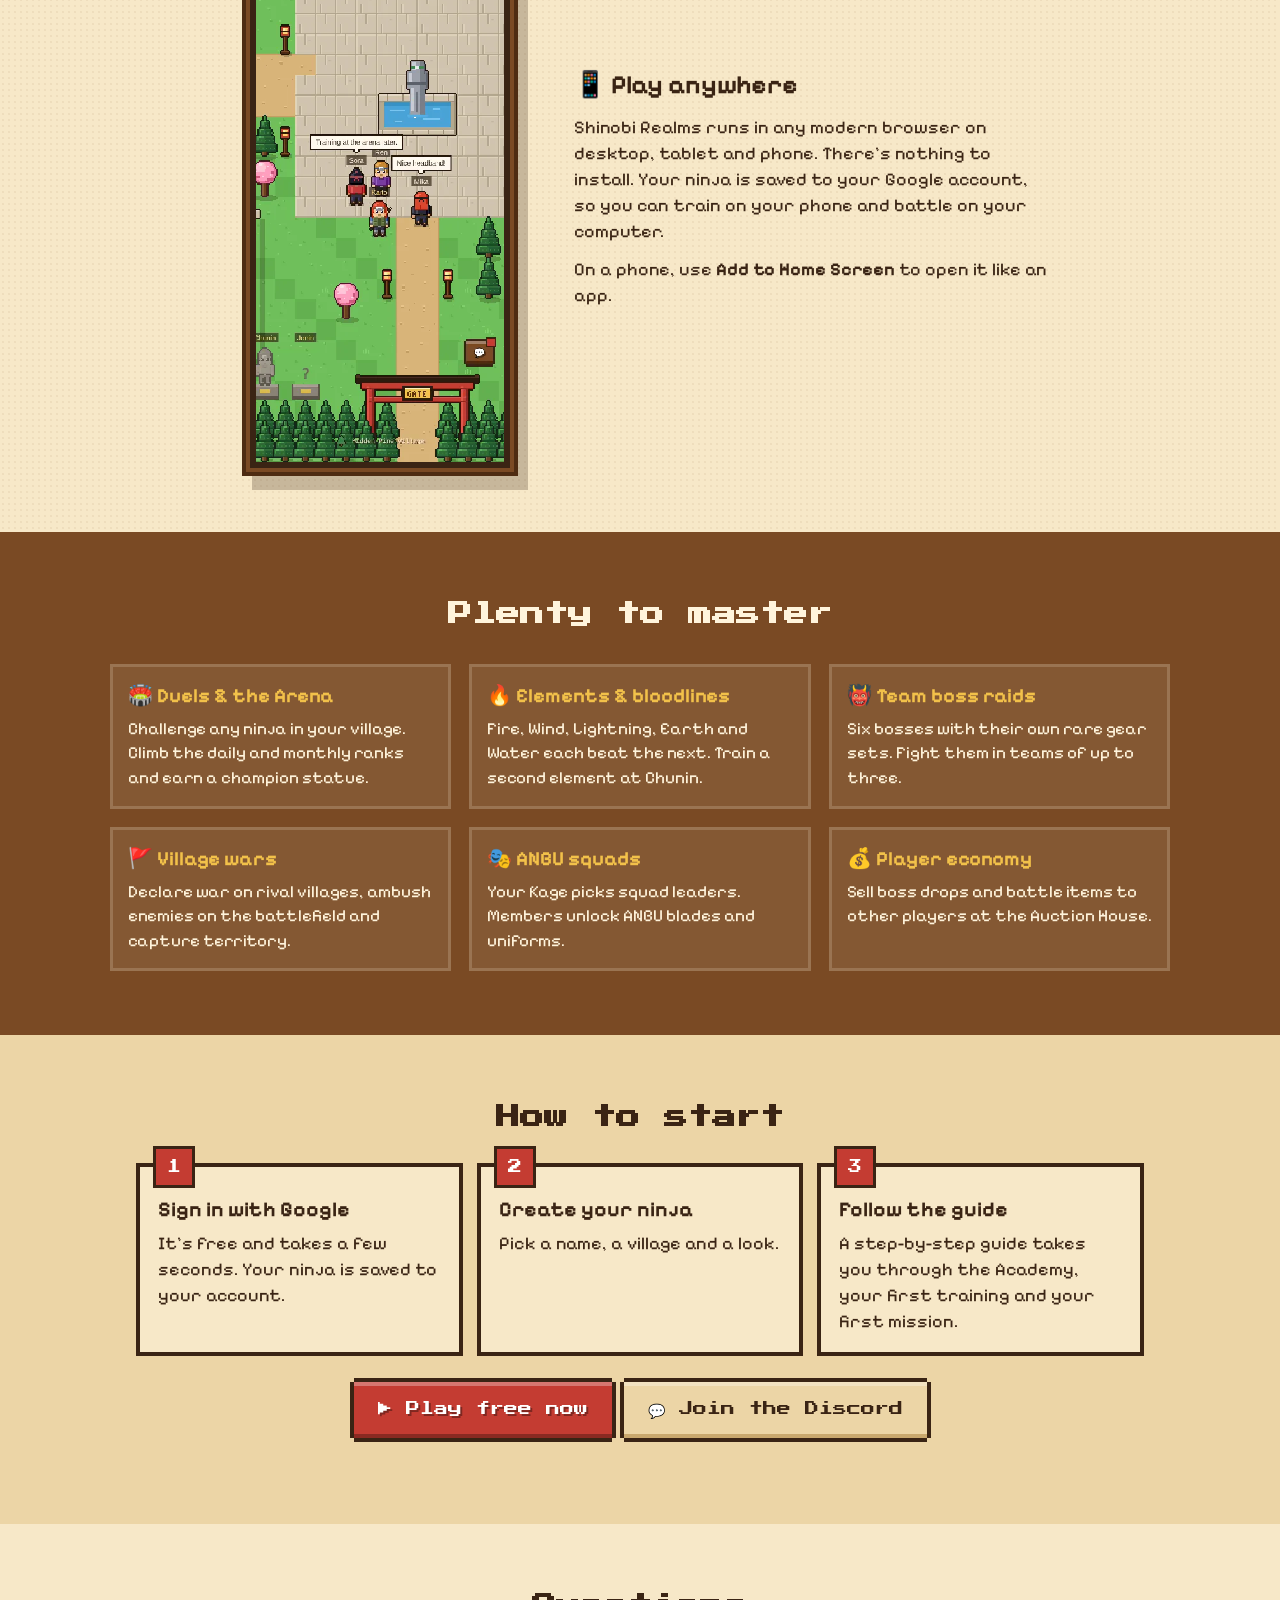
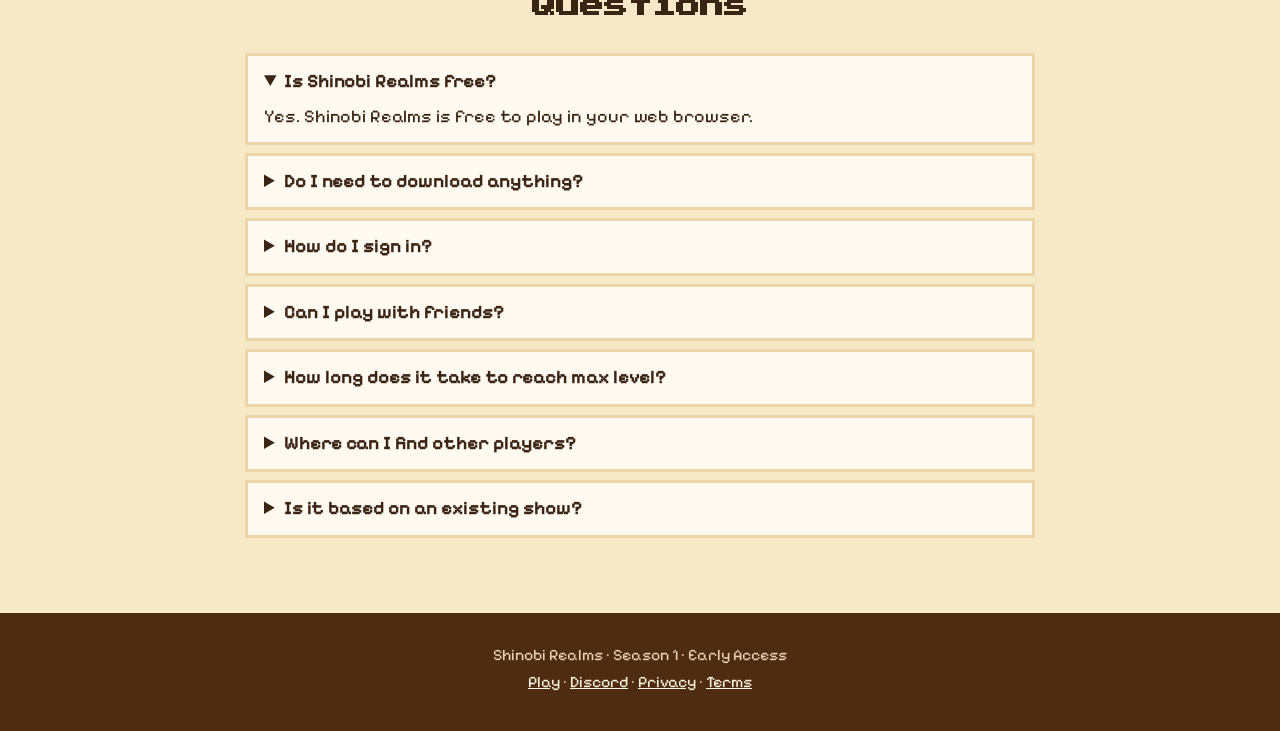
==== commit 7c17db67: "Original fonts restored (unmodified files); combat numbers in regular weight, bigger, no glow, space" ====
--- a/index.html
+++ b/index.html
@@ -31,8 +31,8 @@
 <meta name="twitter:description" content="Train your ninja, master tactical hex battles, and fight for your village. Free, no download.">
 <meta name="twitter:image" content="https://duskzz-design.github.io/shinobi-realms/assets/og-image.png">
 
-<link rel="preload" href="assets/fonts/PixelifySans-Regular.woff" as="font" type="font/woff" crossorigin>
-<link rel="preload" href="assets/fonts/PressStart2P-Regular.woff" as="font" type="font/woff" crossorigin>
+<link rel="preload" href="assets/fonts/PixelifySans.ttf" as="font" type="font/ttf" crossorigin>
+<link rel="preload" href="assets/fonts/PressStart2P-Regular.ttf" as="font" type="font/ttf" crossorigin>
 <link rel="stylesheet" href="css/fonts.css">
 <link rel="preload" as="image" href="assets/shots/village.webp" type="image/webp">
 <link rel="stylesheet" href="css/landing.css">
--- a/css/fonts.css
+++ b/css/fonts.css
@@ -1,6 +1,4 @@
-/* Self-hosted game fonts (no third-party requests).
-   Headings and buttons: Press Start 2P. Everything else: Pixelify Sans, our own copy with clearer
-   5, B and Z so numbers can't be misread (5 vs S, 8 vs B, 2 vs Z). */
-@font-face { font-family: 'Press Start 2P'; src: url(../assets/fonts/PressStart2P-Regular.woff) format('woff'); font-display: swap; }
-@font-face { font-family: 'Pixelify Sans'; font-weight: 400 500; src: url(../assets/fonts/PixelifySans-Regular.woff) format('woff'); font-display: swap; }
-@font-face { font-family: 'Pixelify Sans'; font-weight: 600 900; src: url(../assets/fonts/PixelifySans-Bold.woff) format('woff'); font-display: swap; }
+/* Game fonts, served from our own site (the original font files, unmodified).
+   Headings and buttons: Press Start 2P. Everything else: Pixelify Sans. */
+@font-face { font-family: 'Press Start 2P'; src: url(../assets/fonts/PressStart2P-Regular.ttf) format('truetype'); font-display: swap; }
+@font-face { font-family: 'Pixelify Sans'; font-weight: 400 700; src: url(../assets/fonts/PixelifySans.ttf) format('truetype'); font-display: swap; }
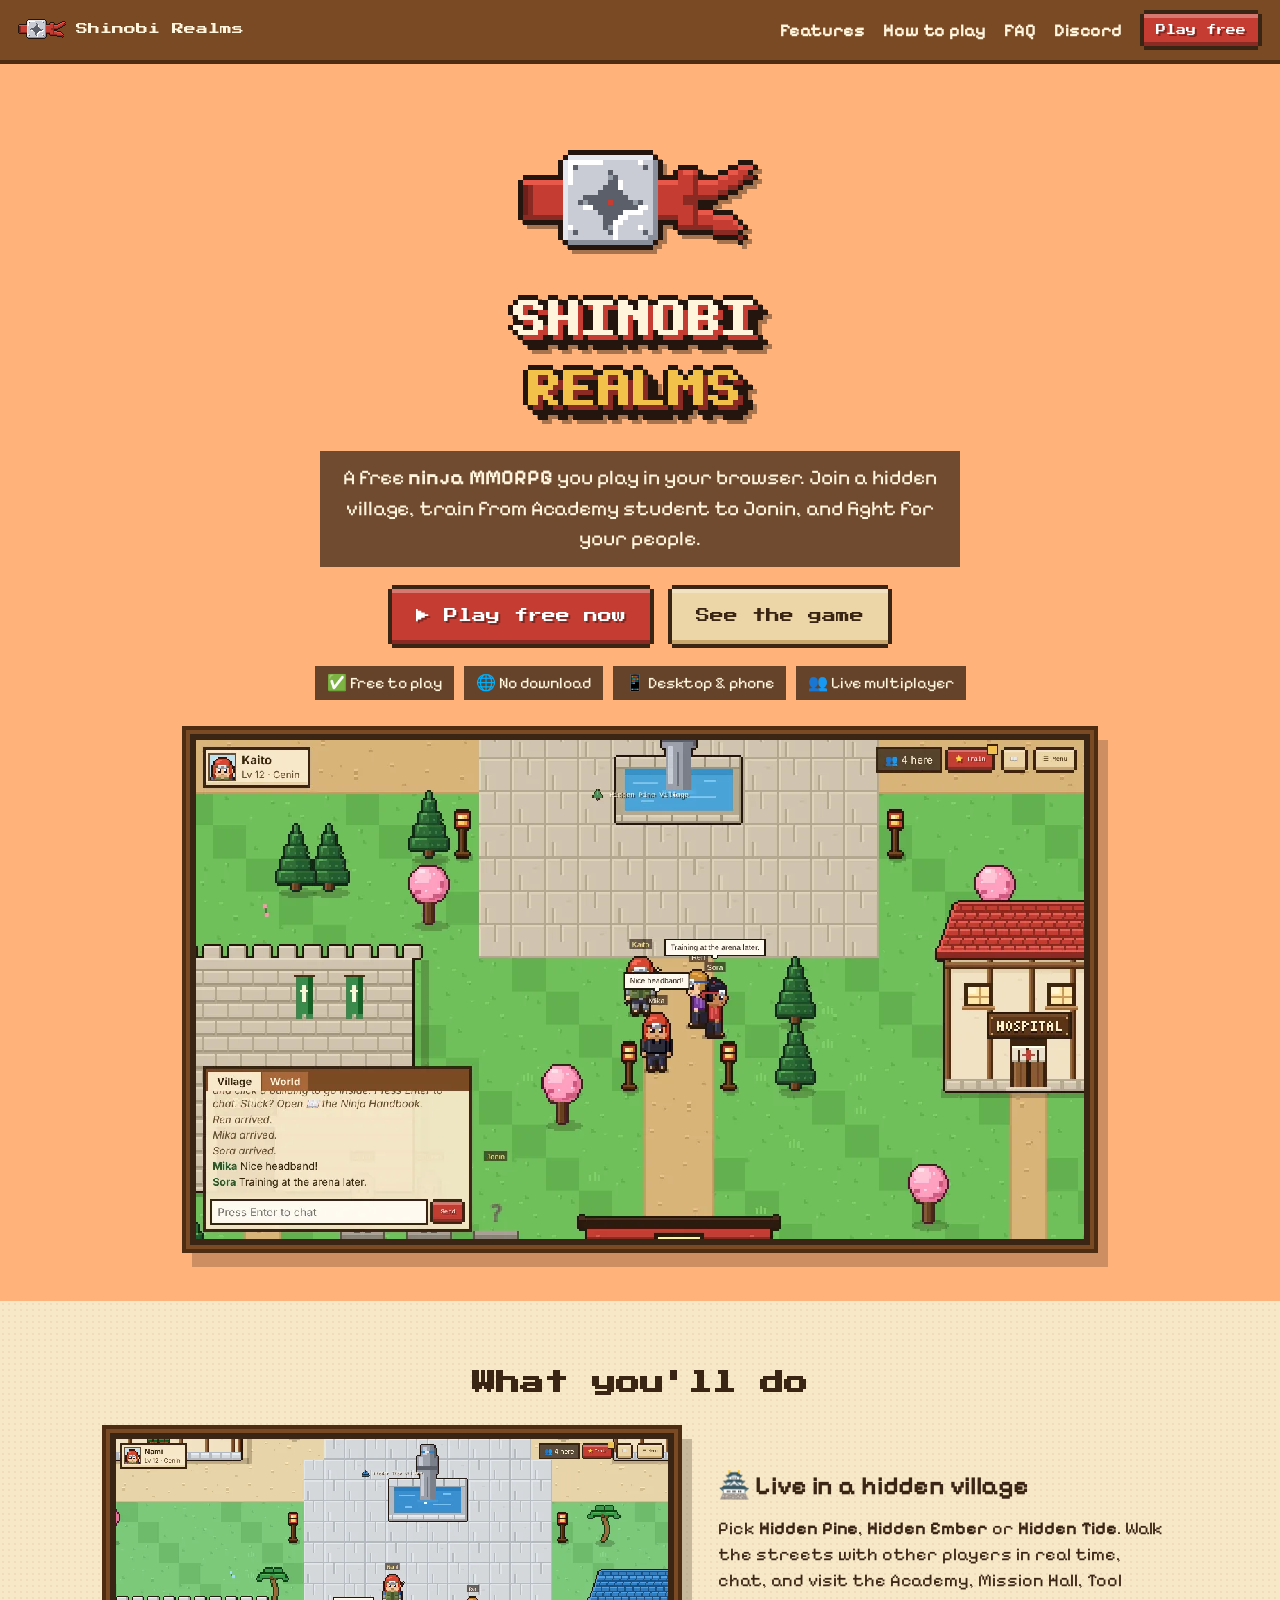
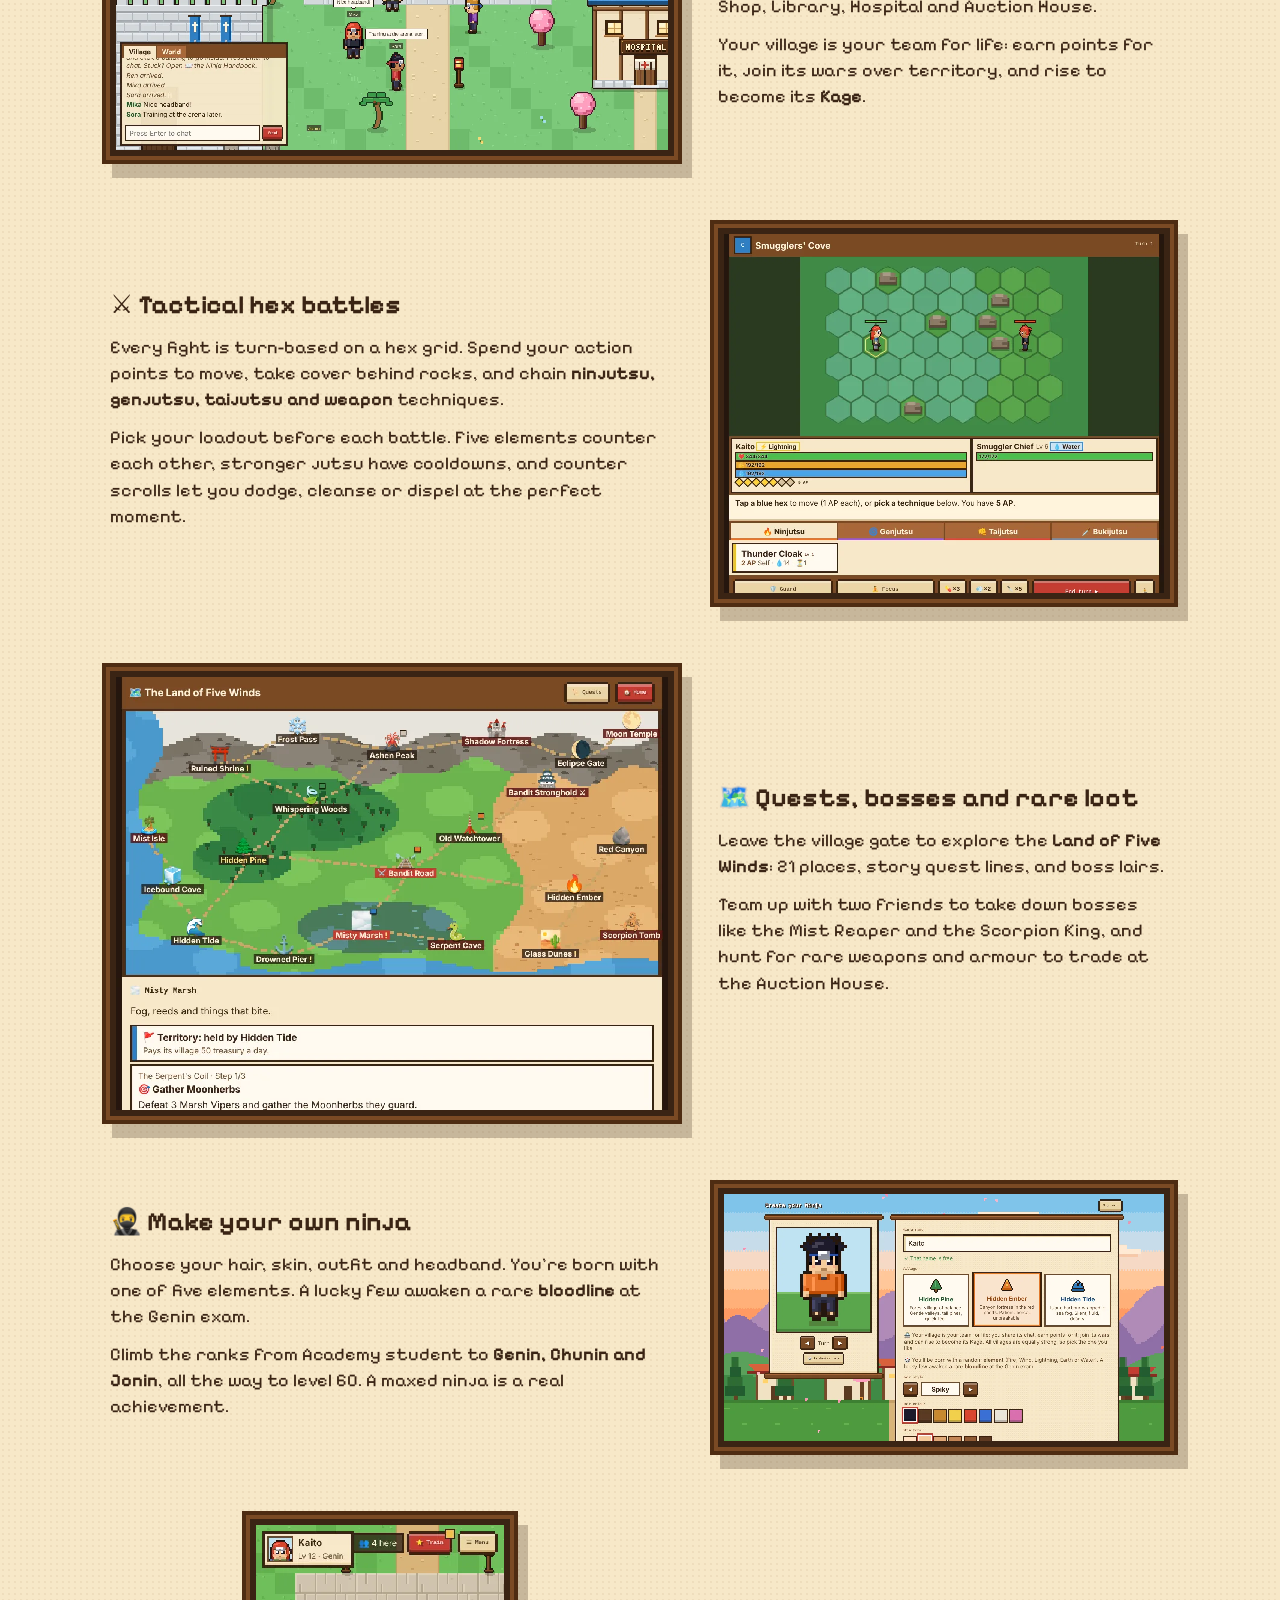
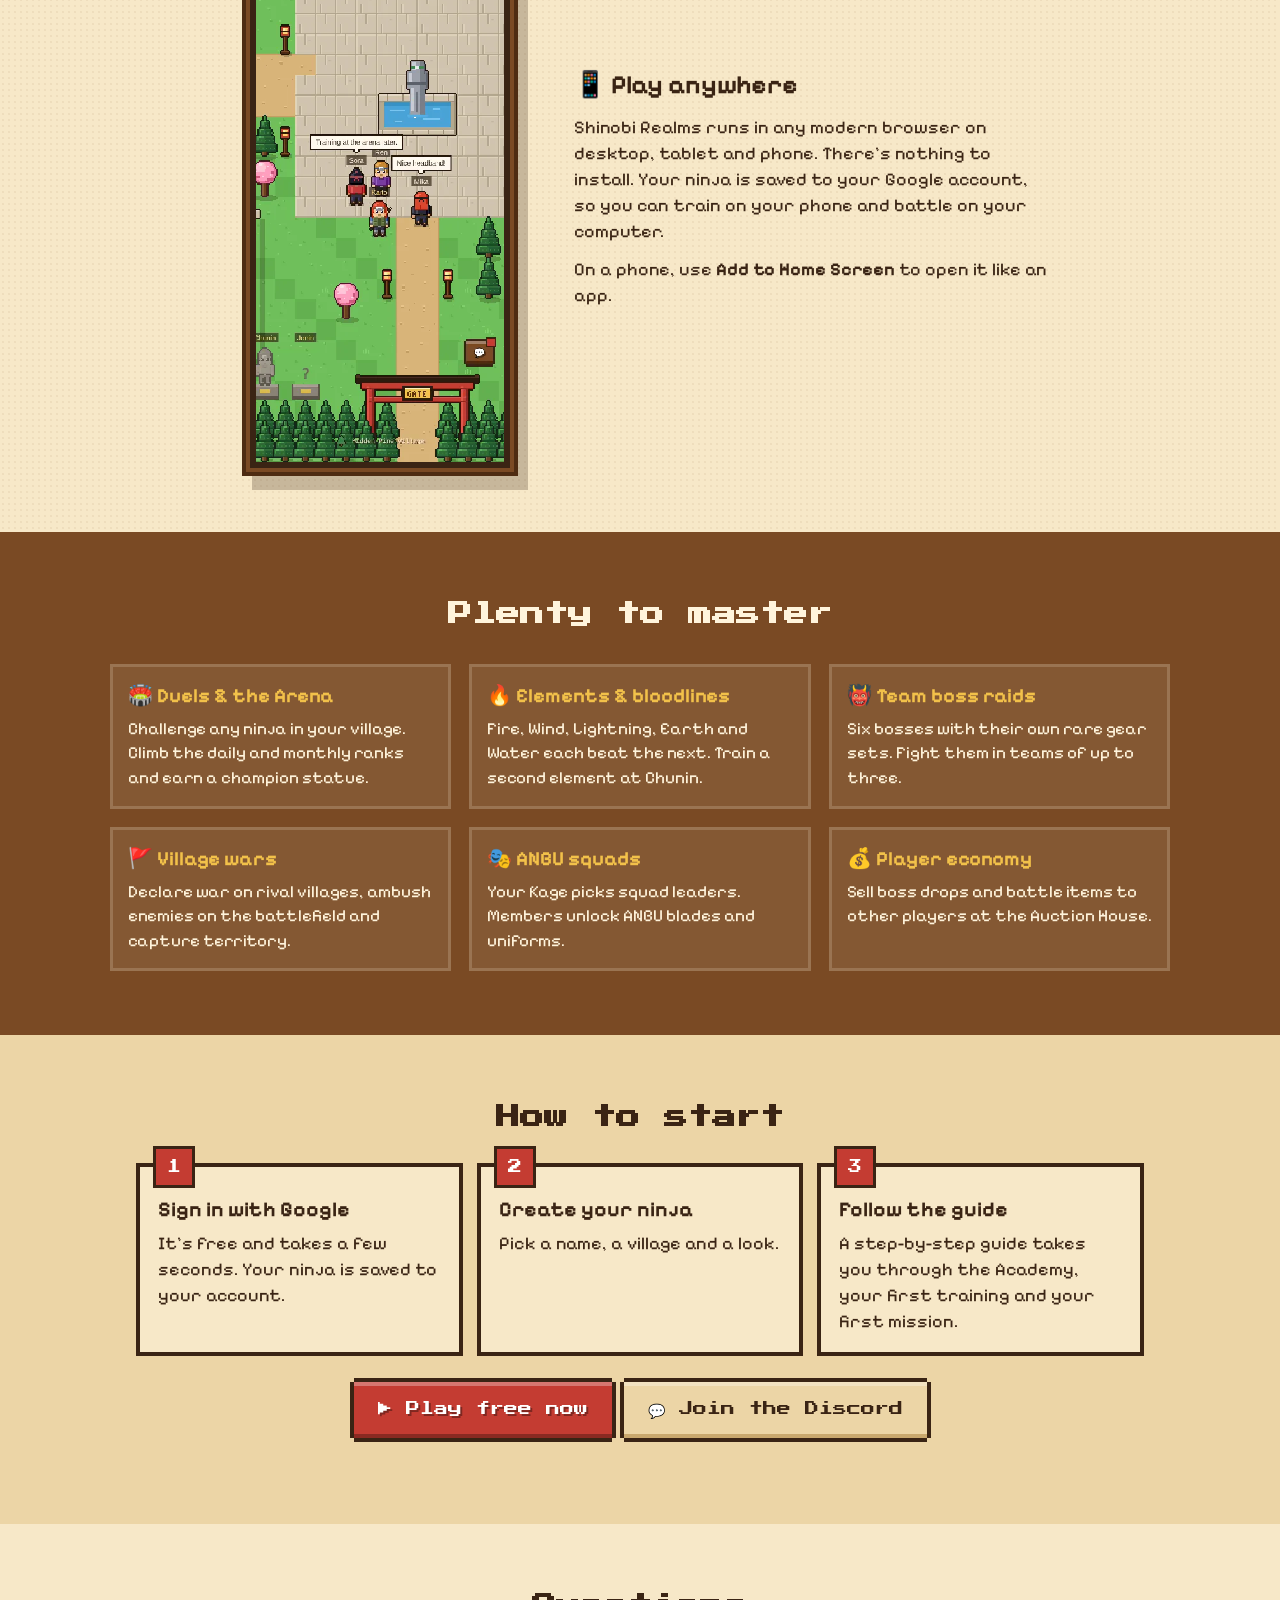
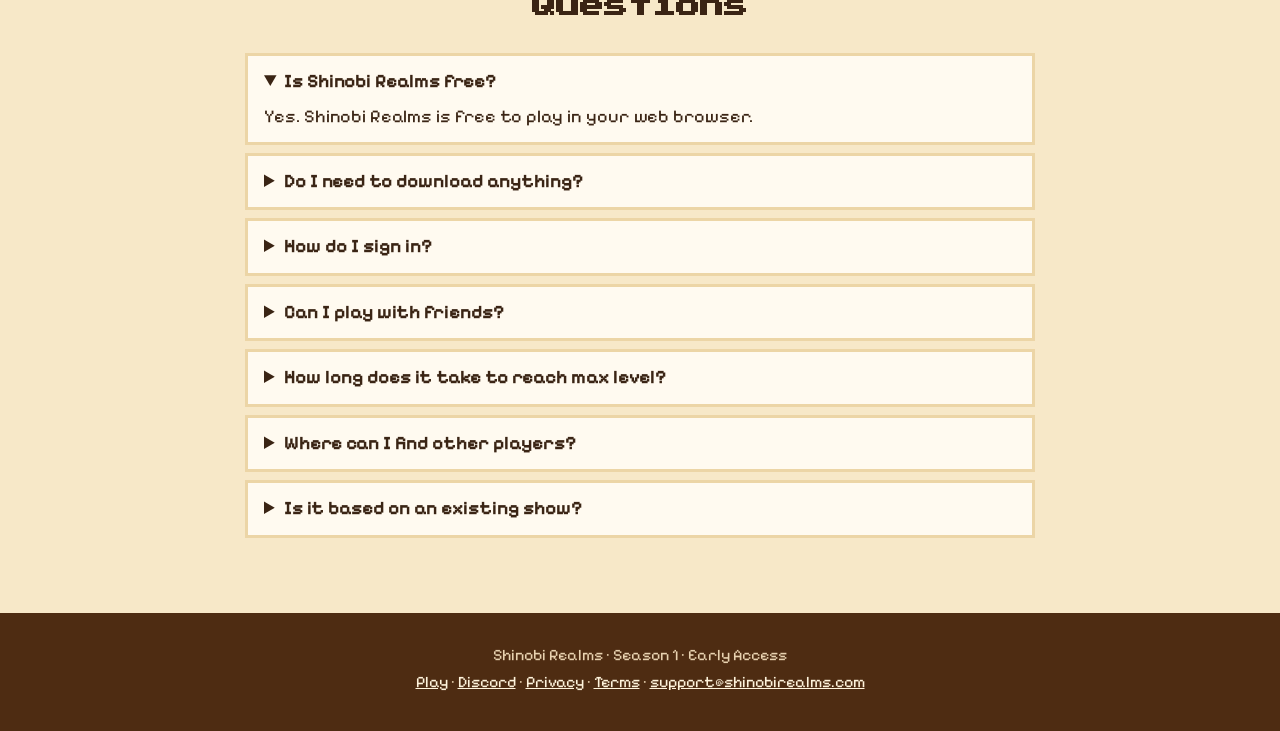
==== commit 0a1f7840: "Contact: support@shinobirealms.com on privacy, terms and landing pages; sign-in note mentions profil" ====
--- a/index.html
+++ b/index.html
@@ -8,7 +8,7 @@
 <title>Shinobi Realms · Free Pixel-Art Ninja MMORPG in Your Browser</title>
 <meta name="description" content="Shinobi Realms is a free ninja MMORPG you play in your browser, on desktop or phone. Join a hidden village, train from Academy student to Jonin, and fight in tactical turn-based battles, duels, boss raids and village wars.">
 <meta name="keywords" content="ninja game, ninja MMORPG, browser MMORPG, free online RPG, pixel art RPG, turn-based tactics, shinobi game, anime ninja game">
-<link rel="canonical" href="https://duskzz-design.github.io/shinobi-realms/">
+<link rel="canonical" href="https://shinobirealms.com/">
 <meta name="robots" content="index, follow, max-image-preview:large">
 <meta name="theme-color" content="#ff9a63">
 <link rel="icon" href="assets/icon.svg" type="image/svg+xml">
@@ -20,8 +20,8 @@
 <meta property="og:site_name" content="Shinobi Realms">
 <meta property="og:title" content="Shinobi Realms · Free Ninja MMORPG in Your Browser">
 <meta property="og:description" content="Join a hidden village, train your ninja from Academy student to Jonin, and fight tactical battles, duels, boss raids and village wars. Free, no download.">
-<meta property="og:url" content="https://duskzz-design.github.io/shinobi-realms/">
-<meta property="og:image" content="https://duskzz-design.github.io/shinobi-realms/assets/og-image.png">
+<meta property="og:url" content="https://shinobirealms.com/">
+<meta property="og:image" content="https://shinobirealms.com/assets/og-image.png">
 <meta property="og:image:width" content="1200">
 <meta property="og:image:height" content="630">
 <meta property="og:image:alt" content="Shinobi Realms: pixel-art ninjas in a hidden village">
@@ -29,7 +29,7 @@
 <meta name="twitter:card" content="summary_large_image">
 <meta name="twitter:title" content="Shinobi Realms · Free Ninja MMORPG in Your Browser">
 <meta name="twitter:description" content="Train your ninja, master tactical hex battles, and fight for your village. Free, no download.">
-<meta name="twitter:image" content="https://duskzz-design.github.io/shinobi-realms/assets/og-image.png">
+<meta name="twitter:image" content="https://shinobirealms.com/assets/og-image.png">
 
 <link rel="preload" href="assets/fonts/PixelifySans.ttf" as="font" type="font/ttf" crossorigin>
 <link rel="preload" href="assets/fonts/PressStart2P-Regular.ttf" as="font" type="font/ttf" crossorigin>
@@ -43,23 +43,23 @@
   "@graph": [
     {
       "@type": "WebSite",
-      "@id": "https://duskzz-design.github.io/shinobi-realms/#website",
-      "url": "https://duskzz-design.github.io/shinobi-realms/",
+      "@id": "https://shinobirealms.com/#website",
+      "url": "https://shinobirealms.com/",
       "name": "Shinobi Realms",
       "inLanguage": "en-GB"
     },
     {
       "@type": "VideoGame",
       "name": "Shinobi Realms",
-      "url": "https://duskzz-design.github.io/shinobi-realms/",
+      "url": "https://shinobirealms.com/",
       "description": "A free pixel-art ninja MMORPG played in the browser. Join one of three hidden villages, train from Academy student to Jonin, and fight tactical turn-based hex battles, live duels, team boss raids and village wars.",
-      "image": "https://duskzz-design.github.io/shinobi-realms/assets/og-image.png",
+      "image": "https://shinobirealms.com/assets/og-image.png",
       "screenshot": [
-        "https://duskzz-design.github.io/shinobi-realms/assets/shots/village.webp",
-        "https://duskzz-design.github.io/shinobi-realms/assets/shots/village-tide.webp",
-        "https://duskzz-design.github.io/shinobi-realms/assets/shots/battle.webp",
-        "https://duskzz-design.github.io/shinobi-realms/assets/shots/world-map.webp",
-        "https://duskzz-design.github.io/shinobi-realms/assets/shots/creator.webp"
+        "https://shinobirealms.com/assets/shots/village.webp",
+        "https://shinobirealms.com/assets/shots/village-tide.webp",
+        "https://shinobirealms.com/assets/shots/battle.webp",
+        "https://shinobirealms.com/assets/shots/world-map.webp",
+        "https://shinobirealms.com/assets/shots/creator.webp"
       ],
       "genre": ["MMORPG", "Role-playing game", "Turn-based tactics"],
       "gamePlatform": ["Web browser", "Mobile web browser"],
@@ -174,7 +174,7 @@
 
 <footer class="foot">
   <p>Shinobi Realms · Season 1 · Early Access</p>
-  <p><a href="play/">Play</a> · <a href="https://discord.gg/t2K3uCGrJv" target="_blank" rel="noopener">Discord</a> · <a href="privacy.html">Privacy</a> · <a href="terms.html">Terms</a></p>
+  <p><a href="play/">Play</a> · <a href="https://discord.gg/t2K3uCGrJv" target="_blank" rel="noopener">Discord</a> · <a href="privacy.html">Privacy</a> · <a href="terms.html">Terms</a> · <a href="mailto:support@shinobirealms.com">support@shinobirealms.com</a></p>
 </footer>
 
 <script type="module" src="js/landing.js"></script>
